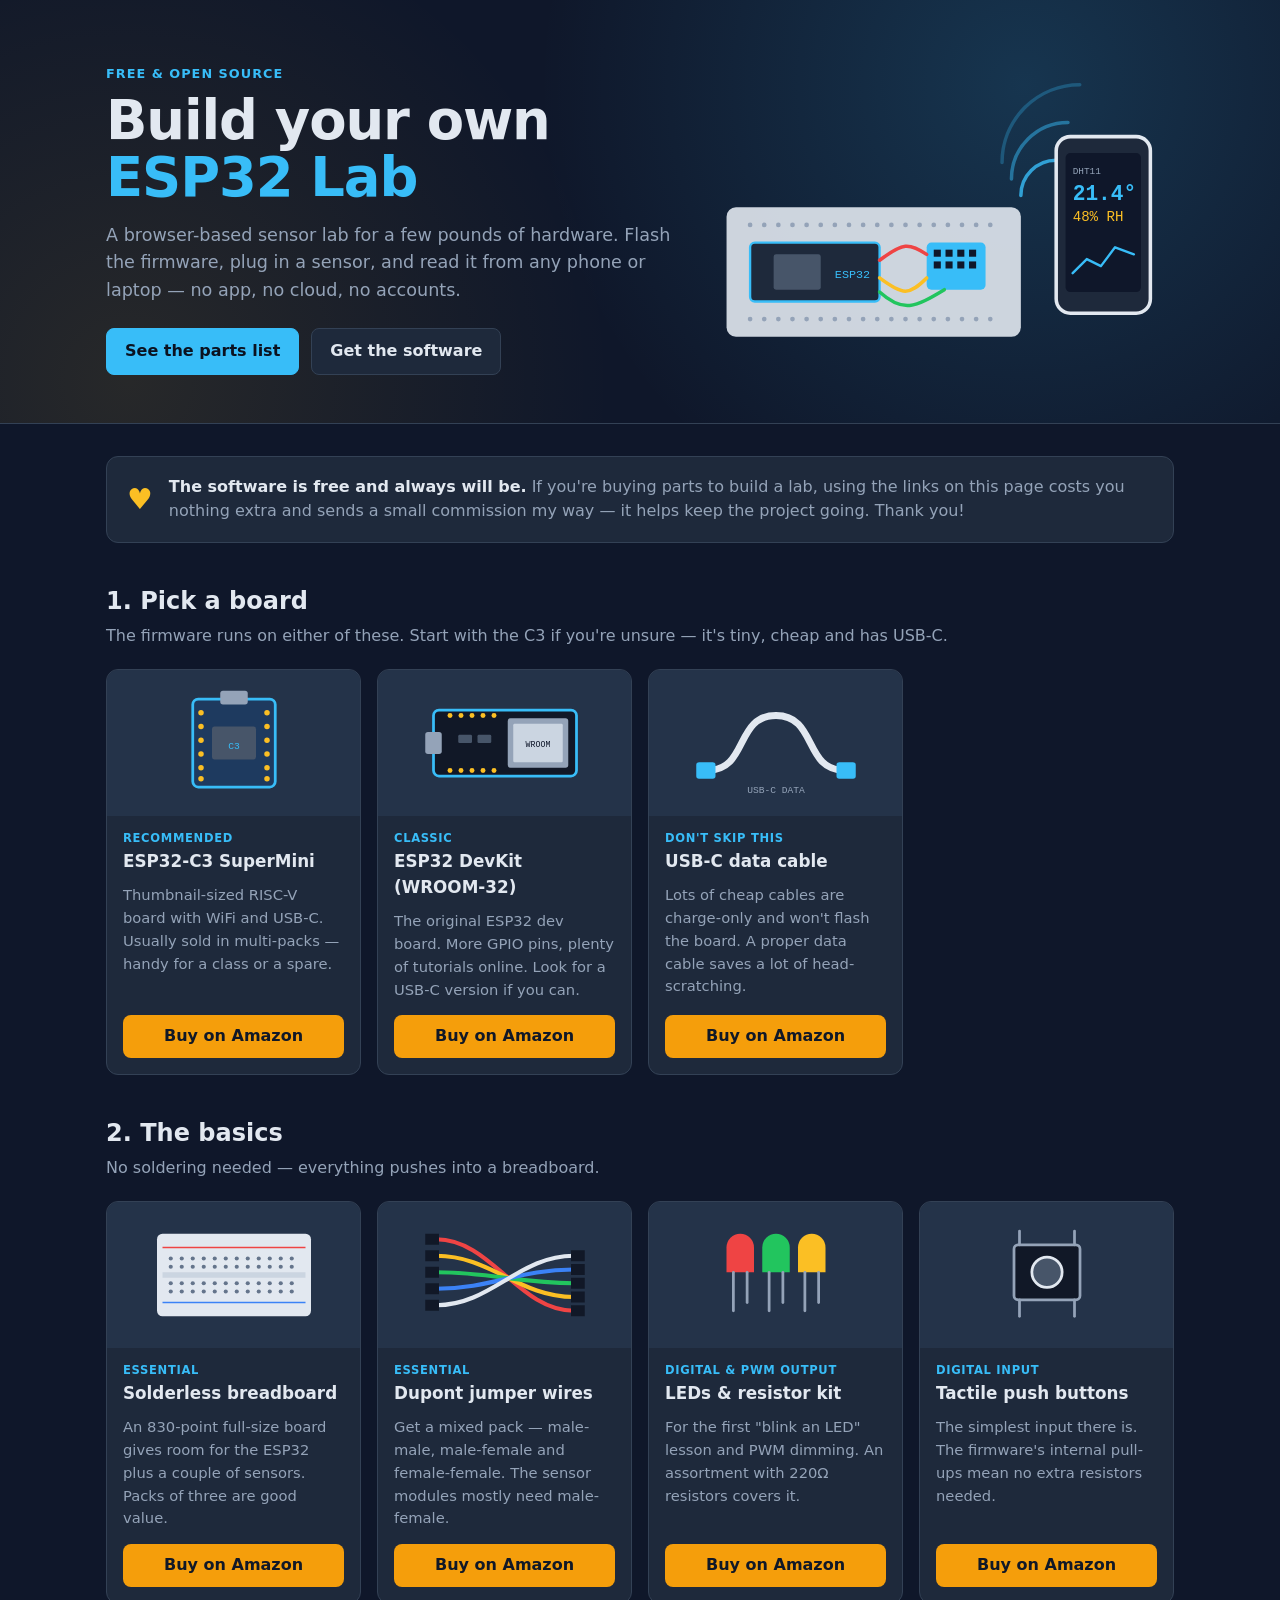
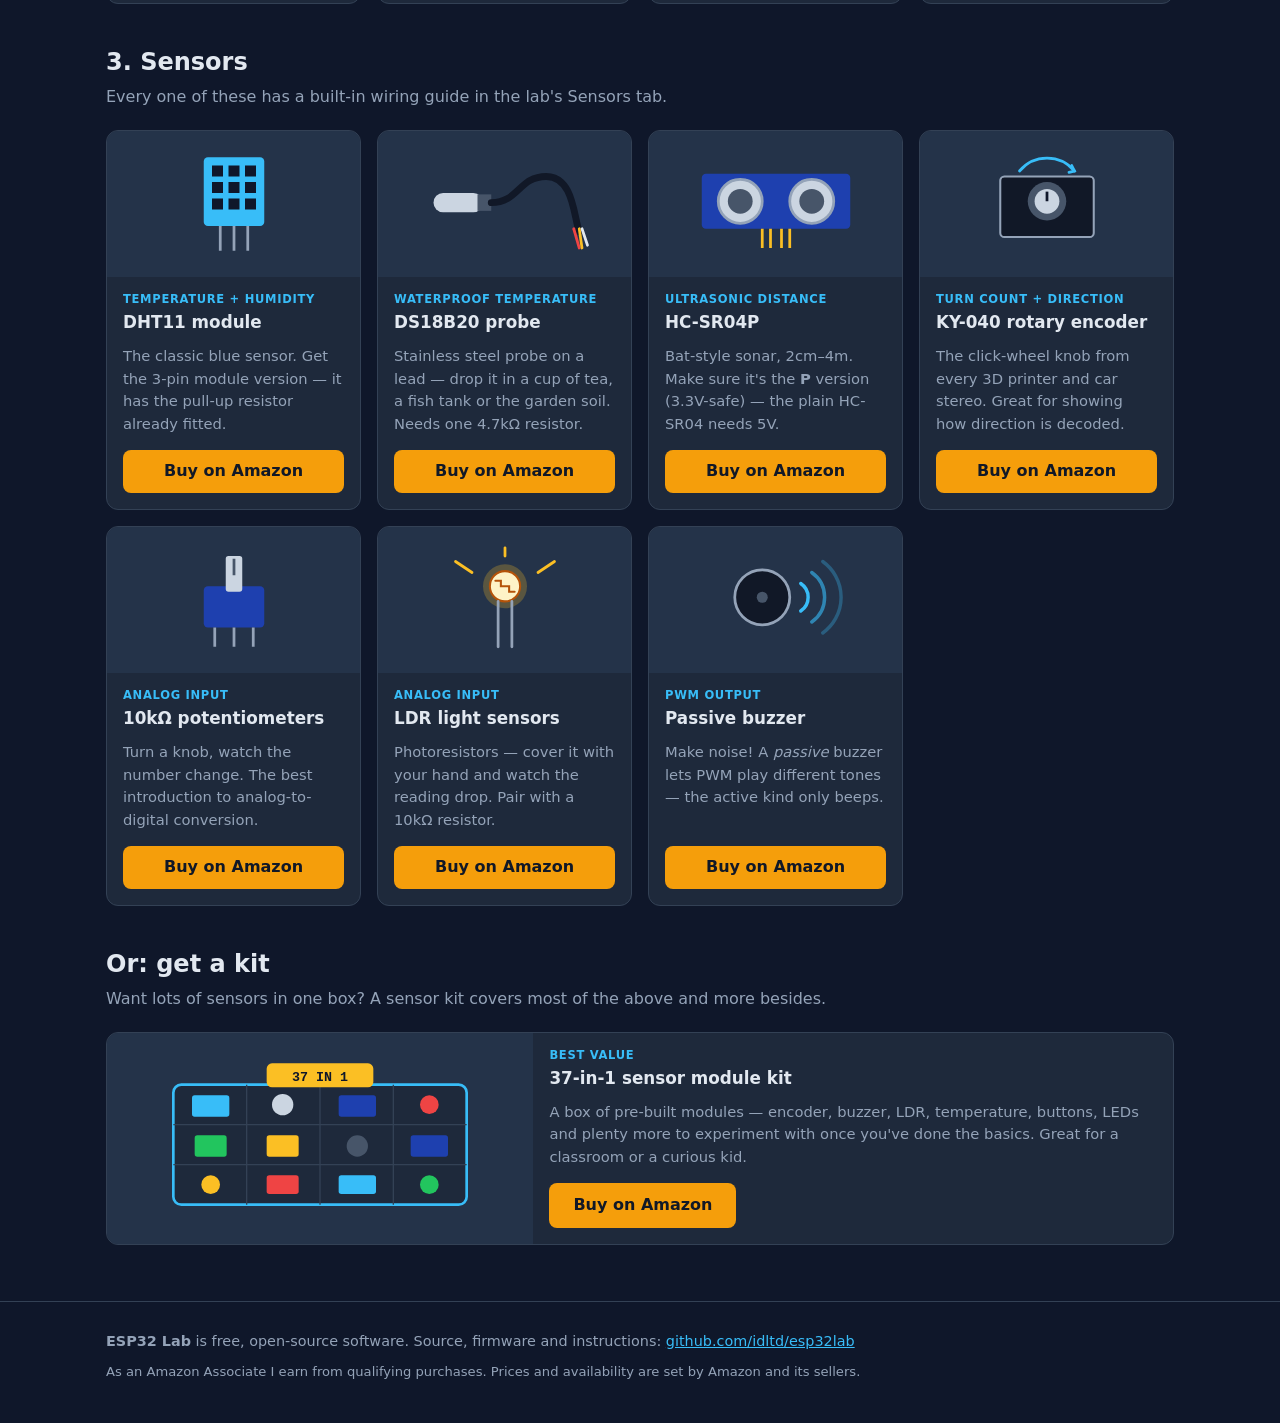
==== docs/index.html @ 9fcfe9cb "Add GitHub Pages parts-list splash page with Amazon UK associate links Co-Authored-By: Claude Opus 5" ====
<!doctype html>
<html lang="en">
<head>
<meta charset="utf-8">
<meta name="viewport" content="width=device-width, initial-scale=1">
<title>ESP32 Lab — Parts List</title>
<meta name="description" content="ESP32 Lab is a free, browser-based sensor lab for ESP32 boards. Here's the kit you need to build one.">
<style>
:root {
    --bg: #0f172a;
    --panel: #1e293b;
    --panel-2: #243349;
    --line: #334155;
    --text: #e2e8f0;
    --muted: #94a3b8;
    --accent: #38bdf8;
    --accent-2: #fbbf24;
    --buy: #f59e0b;
    --buy-text: #111827;
}
*, *::before, *::after { box-sizing: border-box; margin: 0; padding: 0; }
body {
    font-family: system-ui, -apple-system, "Segoe UI", Roboto, Arial, sans-serif;
    background: var(--bg);
    color: var(--text);
    line-height: 1.55;
}
a { color: var(--accent); }
.wrap { max-width: 1100px; margin: 0 auto; padding: 0 16px; }

/* ── Hero ── */
.hero {
    padding: 64px 0 48px;
    background:
        radial-gradient(circle at 80% 20%, rgba(56,189,248,.18), transparent 45%),
        radial-gradient(circle at 10% 90%, rgba(251,191,36,.10), transparent 40%);
    border-bottom: 1px solid var(--line);
}
.hero-grid { display: grid; grid-template-columns: 1.2fr 1fr; gap: 32px; align-items: center; }
.eyebrow { color: var(--accent); font-weight: 600; letter-spacing: .08em; text-transform: uppercase; font-size: .8rem; }
.hero h1 { font-size: clamp(2.2rem, 5vw, 3.4rem); line-height: 1.05; margin: 8px 0 16px; letter-spacing: -.02em; }
.hero h1 span { color: var(--accent); }
.hero p { color: var(--muted); font-size: 1.1rem; max-width: 34em; }
.hero .cta { display: flex; gap: 12px; flex-wrap: wrap; margin-top: 24px; }
.btn {
    display: inline-block; padding: 10px 18px; border-radius: 8px;
    font-weight: 600; text-decoration: none; border: 1px solid var(--line);
    color: var(--text); background: var(--panel);
}
.btn.primary { background: var(--accent); color: #0b1220; border-color: var(--accent); }
.hero svg { width: 100%; height: auto; }

/* ── Support banner ── */
.support {
    margin: 32px 0 8px; padding: 18px 20px; border-radius: 12px;
    background: var(--panel); border: 1px solid var(--line);
    display: flex; gap: 16px; align-items: center;
}
.support .heart { font-size: 1.8rem; color: var(--accent-2); flex-shrink: 0; }
.support p { color: var(--muted); }
.support strong { color: var(--text); }

/* ── Sections ── */
section { padding: 32px 0 8px; }
section h2 { font-size: 1.5rem; margin-bottom: 4px; }
section .lead { color: var(--muted); margin-bottom: 20px; }

.grid { display: grid; grid-template-columns: repeat(auto-fill, minmax(240px, 1fr)); gap: 16px; }
.card {
    background: var(--panel); border: 1px solid var(--line); border-radius: 12px;
    display: flex; flex-direction: column; overflow: hidden;
    transition: transform .15s ease, border-color .15s ease;
}
.card:hover { transform: translateY(-2px); border-color: var(--accent); }
.card .pic { background: var(--panel-2); padding: 18px; display: flex; justify-content: center; }
.card .pic svg { width: 100%; max-width: 180px; height: 110px; }
.card .body { padding: 14px 16px 16px; display: flex; flex-direction: column; flex: 1; }
.card h3 { font-size: 1.05rem; margin-bottom: 4px; }
.card .tag { font-size: .72rem; color: var(--accent); text-transform: uppercase; letter-spacing: .06em; font-weight: 600; }
.card p { color: var(--muted); font-size: .92rem; margin: 6px 0 14px; flex: 1; }
.buy {
    display: block; text-align: center; padding: 9px 12px; border-radius: 8px;
    background: var(--buy); color: var(--buy-text); font-weight: 700; text-decoration: none;
}
.buy:hover { filter: brightness(1.08); }

.card.feature { grid-column: 1 / -1; flex-direction: row; }
.card.feature .pic { flex: 0 0 40%; align-items: center; }
.card.feature .pic svg { max-width: 320px; height: 160px; }
.card.feature .buy { align-self: flex-start; padding: 10px 24px; }

/* ── Footer ── */
footer { margin-top: 48px; padding: 28px 0 40px; border-top: 1px solid var(--line); color: var(--muted); font-size: .9rem; }
footer .disclosure { margin-top: 10px; font-size: .82rem; }

@media (max-width: 760px) {
    .hero { padding: 40px 0 32px; }
    .hero-grid { grid-template-columns: 1fr; }
    .hero svg { max-width: 360px; margin: 0 auto; display: block; }
    .card.feature { flex-direction: column; }
    .card.feature .pic { flex: none; }
    .support { flex-direction: column; align-items: flex-start; }
}
</style>
</head>
<body>

<!--
    EDITING LINKS
    Every "Buy" link is an Amazon UK search with the associate tag immdatltd-21.
    To swap in a specific product, replace the href with:
        https://www.amazon.co.uk/dp/<ASIN>?tag=immdatltd-21
    To drop an item, delete its whole <article> block.
-->

<header class="hero">
    <div class="wrap hero-grid">
        <div>
            <div class="eyebrow">Free &amp; open source</div>
            <h1>Build your own <span>ESP32 Lab</span></h1>
            <p>A browser-based sensor lab for a few pounds of hardware. Flash the firmware, plug in a sensor, and read it from any phone or laptop — no app, no cloud, no accounts.</p>
            <div class="cta">
                <a class="btn primary" href="#boards">See the parts list</a>
                <a class="btn" href="https://github.com/idltd/esp32lab">Get the software</a>
            </div>
        </div>
        <!-- Hero illustration: board on a breadboard wired to a sensor, streaming to a phone -->
        <svg viewBox="0 0 400 260" fill="none" stroke-linecap="round" stroke-linejoin="round" aria-hidden="true">
            <rect x="20" y="120" width="250" height="110" rx="8" fill="#e2e8f0" opacity=".9"/>
            <g fill="#94a3b8">
                <circle cx="40" cy="135" r="2"/><circle cx="52" cy="135" r="2"/><circle cx="64" cy="135" r="2"/><circle cx="76" cy="135" r="2"/><circle cx="88" cy="135" r="2"/><circle cx="100" cy="135" r="2"/><circle cx="112" cy="135" r="2"/><circle cx="124" cy="135" r="2"/><circle cx="136" cy="135" r="2"/><circle cx="148" cy="135" r="2"/><circle cx="160" cy="135" r="2"/><circle cx="172" cy="135" r="2"/><circle cx="184" cy="135" r="2"/><circle cx="196" cy="135" r="2"/><circle cx="208" cy="135" r="2"/><circle cx="220" cy="135" r="2"/><circle cx="232" cy="135" r="2"/><circle cx="244" cy="135" r="2"/>
                <circle cx="40" cy="215" r="2"/><circle cx="52" cy="215" r="2"/><circle cx="64" cy="215" r="2"/><circle cx="76" cy="215" r="2"/><circle cx="88" cy="215" r="2"/><circle cx="100" cy="215" r="2"/><circle cx="112" cy="215" r="2"/><circle cx="124" cy="215" r="2"/><circle cx="136" cy="215" r="2"/><circle cx="148" cy="215" r="2"/><circle cx="160" cy="215" r="2"/><circle cx="172" cy="215" r="2"/><circle cx="184" cy="215" r="2"/><circle cx="196" cy="215" r="2"/><circle cx="208" cy="215" r="2"/><circle cx="220" cy="215" r="2"/><circle cx="232" cy="215" r="2"/><circle cx="244" cy="215" r="2"/>
            </g>
            <rect x="40" y="150" width="110" height="50" rx="4" fill="#1e293b" stroke="#38bdf8" stroke-width="2"/>
            <rect x="60" y="160" width="40" height="30" rx="2" fill="#475569"/>
            <text x="112" y="180" fill="#38bdf8" font-size="10" font-family="monospace">ESP32</text>
            <rect x="190" y="150" width="50" height="40" rx="4" fill="#38bdf8"/>
            <g fill="#0f172a"><rect x="196" y="156" width="6" height="6"/><rect x="206" y="156" width="6" height="6"/><rect x="216" y="156" width="6" height="6"/><rect x="226" y="156" width="6" height="6"/><rect x="196" y="166" width="6" height="6"/><rect x="206" y="166" width="6" height="6"/><rect x="216" y="166" width="6" height="6"/><rect x="226" y="166" width="6" height="6"/></g>
            <path d="M150 165 C170 150 175 150 190 160" stroke="#ef4444" stroke-width="3"/>
            <path d="M150 180 C170 195 175 195 190 180" stroke="#fbbf24" stroke-width="3"/>
            <path d="M150 192 C170 210 180 205 205 190" stroke="#22c55e" stroke-width="3"/>
            <g stroke="#38bdf8" stroke-width="3" opacity=".8">
                <path d="M270 110 a30 30 0 0 1 30 -30"/><path d="M262 96 a48 48 0 0 1 48 -48" opacity=".6"/><path d="M254 82 a66 66 0 0 1 66 -66" opacity=".35"/>
            </g>
            <rect x="300" y="60" width="80" height="150" rx="12" fill="#1e293b" stroke="#e2e8f0" stroke-width="3"/>
            <rect x="308" y="74" width="64" height="118" rx="4" fill="#0f172a"/>
            <text x="314" y="92" fill="#94a3b8" font-size="8" font-family="monospace">DHT11</text>
            <text x="314" y="114" fill="#38bdf8" font-size="18" font-family="monospace" font-weight="700">21.4°</text>
            <text x="314" y="132" fill="#fbbf24" font-size="12" font-family="monospace">48% RH</text>
            <path d="M314 176 L326 164 L338 170 L350 154 L366 160" stroke="#38bdf8" stroke-width="2"/>
        </svg>
    </div>
</header>

<main class="wrap">

    <div class="support">
        <div class="heart">&#9829;</div>
        <p><strong>The software is free and always will be.</strong> If you're buying parts to build a lab, using the links on this page costs you nothing extra and sends a small commission my way — it helps keep the project going. Thank you!</p>
    </div>

    <!-- ── Boards ── -->
    <section id="boards">
        <h2>1. Pick a board</h2>
        <p class="lead">The firmware runs on either of these. Start with the C3 if you're unsure — it's tiny, cheap and has USB-C.</p>
        <div class="grid">

            <article class="card">
                <div class="pic">
                    <svg viewBox="0 0 120 80" fill="none" stroke-linecap="round" aria-hidden="true">
                        <rect x="30" y="8" width="60" height="64" rx="4" fill="#1e3a5f" stroke="#38bdf8" stroke-width="2"/>
                        <rect x="50" y="2" width="20" height="10" rx="2" fill="#94a3b8"/>
                        <rect x="44" y="28" width="32" height="24" rx="2" fill="#475569"/>
                        <g fill="#fbbf24"><circle cx="36" cy="18" r="2"/><circle cx="36" cy="28" r="2"/><circle cx="36" cy="38" r="2"/><circle cx="36" cy="48" r="2"/><circle cx="36" cy="58" r="2"/><circle cx="36" cy="66" r="2"/><circle cx="84" cy="18" r="2"/><circle cx="84" cy="28" r="2"/><circle cx="84" cy="38" r="2"/><circle cx="84" cy="48" r="2"/><circle cx="84" cy="58" r="2"/><circle cx="84" cy="66" r="2"/></g>
                        <text x="60" y="44" fill="#38bdf8" font-size="7" text-anchor="middle" font-family="monospace">C3</text>
                    </svg>
                </div>
                <div class="body">
                    <span class="tag">Recommended</span>
                    <h3>ESP32-C3 SuperMini</h3>
                    <p>Thumbnail-sized RISC-V board with WiFi and USB-C. Usually sold in multi-packs — handy for a class or a spare.</p>
                    <a class="buy" rel="sponsored noopener" target="_blank" href="https://www.amazon.co.uk/s?k=ESP32-C3+SuperMini&amp;tag=immdatltd-21">Buy on Amazon</a>
                </div>
            </article>

            <article class="card">
                <div class="pic">
                    <svg viewBox="0 0 120 80" fill="none" stroke-linecap="round" aria-hidden="true">
                        <rect x="8" y="16" width="104" height="48" rx="4" fill="#111827" stroke="#38bdf8" stroke-width="2"/>
                        <rect x="2" y="32" width="12" height="16" rx="2" fill="#94a3b8"/>
                        <rect x="62" y="22" width="44" height="36" rx="2" fill="#94a3b8"/>
                        <rect x="66" y="26" width="36" height="28" rx="1" fill="#cbd5e1"/>
                        <text x="84" y="43" fill="#0f172a" font-size="6" text-anchor="middle" font-family="monospace">WROOM</text>
                        <g fill="#fbbf24"><circle cx="20" cy="20" r="1.8"/><circle cx="28" cy="20" r="1.8"/><circle cx="36" cy="20" r="1.8"/><circle cx="44" cy="20" r="1.8"/><circle cx="52" cy="20" r="1.8"/><circle cx="20" cy="60" r="1.8"/><circle cx="28" cy="60" r="1.8"/><circle cx="36" cy="60" r="1.8"/><circle cx="44" cy="60" r="1.8"/><circle cx="52" cy="60" r="1.8"/></g>
                        <rect x="26" y="34" width="10" height="6" rx="1" fill="#475569"/><rect x="40" y="34" width="10" height="6" rx="1" fill="#475569"/>
                    </svg>
                </div>
                <div class="body">
                    <span class="tag">Classic</span>
                    <h3>ESP32 DevKit (WROOM-32)</h3>
                    <p>The original ESP32 dev board. More GPIO pins, plenty of tutorials online. Look for a USB-C version if you can.</p>
                    <a class="buy" rel="sponsored noopener" target="_blank" href="https://www.amazon.co.uk/s?k=ESP32+WROOM-32+development+board+USB-C&amp;tag=immdatltd-21">Buy on Amazon</a>
                </div>
            </article>

            <article class="card">
                <div class="pic">
                    <svg viewBox="0 0 120 80" fill="none" stroke-linecap="round" aria-hidden="true">
                        <path d="M10 60 C40 60 30 20 60 20 S80 60 110 60" stroke="#e2e8f0" stroke-width="5"/>
                        <rect x="2" y="54" width="14" height="12" rx="2" fill="#38bdf8"/>
                        <rect x="104" y="54" width="14" height="12" rx="2" fill="#38bdf8"/>
                        <text x="60" y="76" fill="#94a3b8" font-size="7" text-anchor="middle" font-family="monospace">USB-C DATA</text>
                    </svg>
                </div>
                <div class="body">
                    <span class="tag">Don't skip this</span>
                    <h3>USB-C data cable</h3>
                    <p>Lots of cheap cables are charge-only and won't flash the board. A proper data cable saves a lot of head-scratching.</p>
                    <a class="buy" rel="sponsored noopener" target="_blank" href="https://www.amazon.co.uk/s?k=USB+C+data+cable+short&amp;tag=immdatltd-21">Buy on Amazon</a>
                </div>
            </article>

        </div>
    </section>

    <!-- ── Basics ── -->
    <section id="basics">
        <h2>2. The basics</h2>
        <p class="lead">No soldering needed — everything pushes into a breadboard.</p>
        <div class="grid">

            <article class="card">
                <div class="pic">
                    <svg viewBox="0 0 120 80" aria-hidden="true">
                        <rect x="4" y="10" width="112" height="60" rx="4" fill="#e2e8f0"/>
                        <line x1="8" y1="20" x2="112" y2="20" stroke="#ef4444" stroke-width="1"/>
                        <line x1="8" y1="60" x2="112" y2="60" stroke="#3b82f6" stroke-width="1"/>
                        <rect x="8" y="38" width="104" height="4" fill="#cbd5e1"/>
                        <g fill="#64748b">
                            <circle cx="14" cy="28" r="1.5"/><circle cx="22" cy="28" r="1.5"/><circle cx="30" cy="28" r="1.5"/><circle cx="38" cy="28" r="1.5"/><circle cx="46" cy="28" r="1.5"/><circle cx="54" cy="28" r="1.5"/><circle cx="62" cy="28" r="1.5"/><circle cx="70" cy="28" r="1.5"/><circle cx="78" cy="28" r="1.5"/><circle cx="86" cy="28" r="1.5"/><circle cx="94" cy="28" r="1.5"/><circle cx="102" cy="28" r="1.5"/>
                            <circle cx="14" cy="34" r="1.5"/><circle cx="22" cy="34" r="1.5"/><circle cx="30" cy="34" r="1.5"/><circle cx="38" cy="34" r="1.5"/><circle cx="46" cy="34" r="1.5"/><circle cx="54" cy="34" r="1.5"/><circle cx="62" cy="34" r="1.5"/><circle cx="70" cy="34" r="1.5"/><circle cx="78" cy="34" r="1.5"/><circle cx="86" cy="34" r="1.5"/><circle cx="94" cy="34" r="1.5"/><circle cx="102" cy="34" r="1.5"/>
                            <circle cx="14" cy="46" r="1.5"/><circle cx="22" cy="46" r="1.5"/><circle cx="30" cy="46" r="1.5"/><circle cx="38" cy="46" r="1.5"/><circle cx="46" cy="46" r="1.5"/><circle cx="54" cy="46" r="1.5"/><circle cx="62" cy="46" r="1.5"/><circle cx="70" cy="46" r="1.5"/><circle cx="78" cy="46" r="1.5"/><circle cx="86" cy="46" r="1.5"/><circle cx="94" cy="46" r="1.5"/><circle cx="102" cy="46" r="1.5"/>
                            <circle cx="14" cy="52" r="1.5"/><circle cx="22" cy="52" r="1.5"/><circle cx="30" cy="52" r="1.5"/><circle cx="38" cy="52" r="1.5"/><circle cx="46" cy="52" r="1.5"/><circle cx="54" cy="52" r="1.5"/><circle cx="62" cy="52" r="1.5"/><circle cx="70" cy="52" r="1.5"/><circle cx="78" cy="52" r="1.5"/><circle cx="86" cy="52" r="1.5"/><circle cx="94" cy="52" r="1.5"/><circle cx="102" cy="52" r="1.5"/>
                        </g>
                    </svg>
                </div>
                <div class="body">
                    <span class="tag">Essential</span>
                    <h3>Solderless breadboard</h3>
                    <p>An 830-point full-size board gives room for the ESP32 plus a couple of sensors. Packs of three are good value.</p>
                    <a class="buy" rel="sponsored noopener" target="_blank" href="https://www.amazon.co.uk/s?k=830+point+solderless+breadboard&amp;tag=immdatltd-21">Buy on Amazon</a>
                </div>
            </article>

            <article class="card">
                <div class="pic">
                    <svg viewBox="0 0 120 80" fill="none" stroke-linecap="round" aria-hidden="true">
                        <path d="M10 14 C50 14 70 66 110 66" stroke="#ef4444" stroke-width="3"/>
                        <path d="M10 26 C50 26 70 56 110 56" stroke="#fbbf24" stroke-width="3"/>
                        <path d="M10 38 C50 38 70 46 110 46" stroke="#22c55e" stroke-width="3"/>
                        <path d="M10 50 C50 50 70 36 110 36" stroke="#3b82f6" stroke-width="3"/>
                        <path d="M10 62 C50 62 70 26 110 26" stroke="#e2e8f0" stroke-width="3"/>
                        <g fill="#111827"><rect x="2" y="10" width="10" height="8"/><rect x="2" y="22" width="10" height="8"/><rect x="2" y="34" width="10" height="8"/><rect x="2" y="46" width="10" height="8"/><rect x="2" y="58" width="10" height="8"/>
                        <rect x="108" y="62" width="10" height="8"/><rect x="108" y="52" width="10" height="8"/><rect x="108" y="42" width="10" height="8"/><rect x="108" y="32" width="10" height="8"/><rect x="108" y="22" width="10" height="8"/></g>
                    </svg>
                </div>
                <div class="body">
                    <span class="tag">Essential</span>
                    <h3>Dupont jumper wires</h3>
                    <p>Get a mixed pack — male-male, male-female and female-female. The sensor modules mostly need male-female.</p>
                    <a class="buy" rel="sponsored noopener" target="_blank" href="https://www.amazon.co.uk/s?k=dupont+jumper+wires+male+female+kit&amp;tag=immdatltd-21">Buy on Amazon</a>
                </div>
            </article>

            <article class="card">
                <div class="pic">
                    <svg viewBox="0 0 120 80" fill="none" stroke-linecap="round" aria-hidden="true">
                        <path d="M24 20 a10 10 0 0 1 20 0 v18 h-20 z" fill="#ef4444"/>
                        <path d="M50 20 a10 10 0 0 1 20 0 v18 h-20 z" fill="#22c55e"/>
                        <path d="M76 20 a10 10 0 0 1 20 0 v18 h-20 z" fill="#fbbf24"/>
                        <g stroke="#94a3b8" stroke-width="2"><line x1="29" y1="38" x2="29" y2="66"/><line x1="39" y1="38" x2="39" y2="60"/><line x1="55" y1="38" x2="55" y2="66"/><line x1="65" y1="38" x2="65" y2="60"/><line x1="81" y1="38" x2="81" y2="66"/><line x1="91" y1="38" x2="91" y2="60"/></g>
                    </svg>
                </div>
                <div class="body">
                    <span class="tag">Digital &amp; PWM output</span>
                    <h3>LEDs &amp; resistor kit</h3>
                    <p>For the first "blink an LED" lesson and PWM dimming. An assortment with 220&Omega; resistors covers it.</p>
                    <a class="buy" rel="sponsored noopener" target="_blank" href="https://www.amazon.co.uk/s?k=LED+and+resistor+assortment+kit&amp;tag=immdatltd-21">Buy on Amazon</a>
                </div>
            </article>

            <article class="card">
                <div class="pic">
                    <svg viewBox="0 0 120 80" fill="none" stroke-linecap="round" aria-hidden="true">
                        <rect x="36" y="18" width="48" height="40" rx="3" fill="#111827" stroke="#94a3b8" stroke-width="2"/>
                        <circle cx="60" cy="38" r="11" fill="#475569" stroke="#e2e8f0" stroke-width="2"/>
                        <g stroke="#94a3b8" stroke-width="2"><line x1="40" y1="58" x2="40" y2="70"/><line x1="80" y1="58" x2="80" y2="70"/><line x1="40" y1="18" x2="40" y2="8"/><line x1="80" y1="18" x2="80" y2="8"/></g>
                    </svg>
                </div>
                <div class="body">
                    <span class="tag">Digital input</span>
                    <h3>Tactile push buttons</h3>
                    <p>The simplest input there is. The firmware's internal pull-ups mean no extra resistors needed.</p>
                    <a class="buy" rel="sponsored noopener" target="_blank" href="https://www.amazon.co.uk/s?k=6x6mm+tactile+push+button+breadboard&amp;tag=immdatltd-21">Buy on Amazon</a>
                </div>
            </article>

        </div>
    </section>

    <!-- ── Sensors ── -->
    <section id="sensors">
        <h2>3. Sensors</h2>
        <p class="lead">Every one of these has a built-in wiring guide in the lab's Sensors tab.</p>
        <div class="grid">

            <article class="card">
                <div class="pic">
                    <svg viewBox="0 0 120 80" aria-hidden="true">
                        <rect x="38" y="6" width="44" height="50" rx="3" fill="#38bdf8"/>
                        <g fill="#0f172a"><rect x="44" y="12" width="8" height="8"/><rect x="56" y="12" width="8" height="8"/><rect x="68" y="12" width="8" height="8"/><rect x="44" y="24" width="8" height="8"/><rect x="56" y="24" width="8" height="8"/><rect x="68" y="24" width="8" height="8"/><rect x="44" y="36" width="8" height="8"/><rect x="56" y="36" width="8" height="8"/><rect x="68" y="36" width="8" height="8"/></g>
                        <g stroke="#94a3b8" stroke-width="2"><line x1="50" y1="56" x2="50" y2="74"/><line x1="60" y1="56" x2="60" y2="74"/><line x1="70" y1="56" x2="70" y2="74"/></g>
                    </svg>
                </div>
                <div class="body">
                    <span class="tag">Temperature + humidity</span>
                    <h3>DHT11 module</h3>
                    <p>The classic blue sensor. Get the 3-pin module version — it has the pull-up resistor already fitted.</p>
                    <a class="buy" rel="sponsored noopener" target="_blank" href="https://www.amazon.co.uk/s?k=DHT11+temperature+humidity+sensor+module&amp;tag=immdatltd-21">Buy on Amazon</a>
                </div>
            </article>

            <article class="card">
                <div class="pic">
                    <svg viewBox="0 0 120 80" fill="none" stroke-linecap="round" aria-hidden="true">
                        <rect x="8" y="32" width="36" height="14" rx="7" fill="#cbd5e1"/>
                        <rect x="40" y="33" width="10" height="12" fill="#475569"/>
                        <path d="M50 39 C70 39 70 20 90 20 S110 50 114 60" stroke="#111827" stroke-width="5"/>
                        <g stroke-width="2"><path d="M110 58 l4 14" stroke="#ef4444"/><path d="M114 58 l2 14" stroke="#fbbf24"/><path d="M116 58 l4 12" stroke="#e2e8f0"/></g>
                    </svg>
                </div>
                <div class="body">
                    <span class="tag">Waterproof temperature</span>
                    <h3>DS18B20 probe</h3>
                    <p>Stainless steel probe on a lead — drop it in a cup of tea, a fish tank or the garden soil. Needs one 4.7k&Omega; resistor.</p>
                    <a class="buy" rel="sponsored noopener" target="_blank" href="https://www.amazon.co.uk/s?k=DS18B20+waterproof+temperature+probe&amp;tag=immdatltd-21">Buy on Amazon</a>
                </div>
            </article>

            <article class="card">
                <div class="pic">
                    <svg viewBox="0 0 120 80" fill="none" aria-hidden="true">
                        <rect x="6" y="18" width="108" height="40" rx="3" fill="#1e40af"/>
                        <circle cx="34" cy="38" r="16" fill="#cbd5e1" stroke="#94a3b8" stroke-width="2"/><circle cx="34" cy="38" r="9" fill="#475569"/>
                        <circle cx="86" cy="38" r="16" fill="#cbd5e1" stroke="#94a3b8" stroke-width="2"/><circle cx="86" cy="38" r="9" fill="#475569"/>
                        <g stroke="#fbbf24" stroke-width="2"><line x1="50" y1="58" x2="50" y2="72"/><line x1="56" y1="58" x2="56" y2="72"/><line x1="64" y1="58" x2="64" y2="72"/><line x1="70" y1="58" x2="70" y2="72"/></g>
                    </svg>
                </div>
                <div class="body">
                    <span class="tag">Ultrasonic distance</span>
                    <h3>HC-SR04P</h3>
                    <p>Bat-style sonar, 2cm–4m. Make sure it's the <strong>P</strong> version (3.3V-safe) — the plain HC-SR04 needs 5V.</p>
                    <a class="buy" rel="sponsored noopener" target="_blank" href="https://www.amazon.co.uk/s?k=HC-SR04P+ultrasonic+sensor+3.3V&amp;tag=immdatltd-21">Buy on Amazon</a>
                </div>
            </article>

            <article class="card">
                <div class="pic">
                    <svg viewBox="0 0 120 80" fill="none" aria-hidden="true">
                        <rect x="26" y="20" width="68" height="44" rx="3" fill="#111827" stroke="#94a3b8" stroke-width="1.5"/>
                        <circle cx="60" cy="38" r="14" fill="#475569"/>
                        <circle cx="60" cy="38" r="9" fill="#cbd5e1"/>
                        <line x1="60" y1="31" x2="60" y2="38" stroke="#0f172a" stroke-width="2"/>
                        <path d="M40 16 a26 26 0 0 1 40 0" stroke="#38bdf8" stroke-width="2" stroke-linecap="round"/>
                        <path d="M78 12 l2 4 l-4 1" stroke="#38bdf8" stroke-width="2" stroke-linecap="round"/>
                    </svg>
                </div>
                <div class="body">
                    <span class="tag">Turn count + direction</span>
                    <h3>KY-040 rotary encoder</h3>
                    <p>The click-wheel knob from every 3D printer and car stereo. Great for showing how direction is decoded.</p>
                    <a class="buy" rel="sponsored noopener" target="_blank" href="https://www.amazon.co.uk/s?k=KY-040+rotary+encoder+module&amp;tag=immdatltd-21">Buy on Amazon</a>
                </div>
            </article>

            <article class="card">
                <div class="pic">
                    <svg viewBox="0 0 120 80" fill="none" aria-hidden="true">
                        <rect x="38" y="30" width="44" height="30" rx="3" fill="#1e40af"/>
                        <rect x="54" y="8" width="12" height="26" rx="2" fill="#cbd5e1"/>
                        <line x1="60" y1="10" x2="60" y2="22" stroke="#475569" stroke-width="2"/>
                        <g stroke="#94a3b8" stroke-width="2"><line x1="46" y1="60" x2="46" y2="74"/><line x1="60" y1="60" x2="60" y2="74"/><line x1="74" y1="60" x2="74" y2="74"/></g>
                    </svg>
                </div>
                <div class="body">
                    <span class="tag">Analog input</span>
                    <h3>10k&Omega; potentiometers</h3>
                    <p>Turn a knob, watch the number change. The best introduction to analog-to-digital conversion.</p>
                    <a class="buy" rel="sponsored noopener" target="_blank" href="https://www.amazon.co.uk/s?k=10k+potentiometer+breadboard+friendly&amp;tag=immdatltd-21">Buy on Amazon</a>
                </div>
            </article>

            <article class="card">
                <div class="pic">
                    <svg viewBox="0 0 120 80" fill="none" stroke-linecap="round" aria-hidden="true">
                        <circle cx="60" cy="30" r="16" fill="#fbbf24" opacity=".25"/>
                        <circle cx="60" cy="30" r="11" fill="#fef3c7" stroke="#b45309" stroke-width="1.5"/>
                        <path d="M53 26 h4 v4 h6 v4 h4" stroke="#b45309" stroke-width="1.5"/>
                        <g stroke="#94a3b8" stroke-width="2"><line x1="55" y1="41" x2="55" y2="74"/><line x1="65" y1="41" x2="65" y2="74"/></g>
                        <g stroke="#fbbf24" stroke-width="2"><line x1="24" y1="12" x2="36" y2="20"/><line x1="96" y1="12" x2="84" y2="20"/><line x1="60" y1="2" x2="60" y2="8"/></g>
                    </svg>
                </div>
                <div class="body">
                    <span class="tag">Analog input</span>
                    <h3>LDR light sensors</h3>
                    <p>Photoresistors — cover it with your hand and watch the reading drop. Pair with a 10k&Omega; resistor.</p>
                    <a class="buy" rel="sponsored noopener" target="_blank" href="https://www.amazon.co.uk/s?k=LDR+photoresistor+light+sensor&amp;tag=immdatltd-21">Buy on Amazon</a>
                </div>
            </article>

            <article class="card">
                <div class="pic">
                    <svg viewBox="0 0 120 80" fill="none" stroke-linecap="round" aria-hidden="true">
                        <circle cx="50" cy="38" r="20" fill="#111827" stroke="#94a3b8" stroke-width="2"/>
                        <circle cx="50" cy="38" r="4" fill="#475569"/>
                        <g stroke="#38bdf8" stroke-width="2.5"><path d="M78 28 a12 12 0 0 1 0 20"/><path d="M86 20 a22 22 0 0 1 0 36" opacity=".6"/><path d="M94 12 a32 32 0 0 1 0 52" opacity=".3"/></g>
                    </svg>
                </div>
                <div class="body">
                    <span class="tag">PWM output</span>
                    <h3>Passive buzzer</h3>
                    <p>Make noise! A <em>passive</em> buzzer lets PWM play different tones — the active kind only beeps.</p>
                    <a class="buy" rel="sponsored noopener" target="_blank" href="https://www.amazon.co.uk/s?k=passive+buzzer+module+3.3V&amp;tag=immdatltd-21">Buy on Amazon</a>
                </div>
            </article>

        </div>
    </section>

    <!-- ── Kit ── -->
    <section id="kit">
        <h2>Or: get a kit</h2>
        <p class="lead">Want lots of sensors in one box? A sensor kit covers most of the above and more besides.</p>
        <div class="grid">
            <article class="card feature">
                <div class="pic">
                    <svg viewBox="0 0 240 120" fill="none" aria-hidden="true">
                        <rect x="10" y="20" width="220" height="90" rx="6" fill="#1e293b" stroke="#38bdf8" stroke-width="2"/>
                        <line x1="10" y1="50" x2="230" y2="50" stroke="#334155"/><line x1="10" y1="80" x2="230" y2="80" stroke="#334155"/>
                        <line x1="65" y1="20" x2="65" y2="110" stroke="#334155"/><line x1="120" y1="20" x2="120" y2="110" stroke="#334155"/><line x1="175" y1="20" x2="175" y2="110" stroke="#334155"/>
                        <rect x="24" y="28" width="28" height="16" rx="2" fill="#38bdf8"/><circle cx="92" cy="35" r="8" fill="#cbd5e1"/><rect x="134" y="28" width="28" height="16" rx="2" fill="#1e40af"/><circle cx="202" cy="35" r="7" fill="#ef4444"/>
                        <rect x="26" y="58" width="24" height="16" rx="2" fill="#22c55e"/><rect x="80" y="58" width="24" height="16" rx="2" fill="#fbbf24"/><circle cx="148" cy="66" r="8" fill="#475569"/><rect x="188" y="58" width="28" height="16" rx="2" fill="#1e40af"/>
                        <circle cx="38" cy="95" r="7" fill="#fbbf24"/><rect x="80" y="88" width="24" height="14" rx="2" fill="#ef4444"/><rect x="134" y="88" width="28" height="14" rx="2" fill="#38bdf8"/><circle cx="202" cy="95" r="7" fill="#22c55e"/>
                        <rect x="80" y="4" width="80" height="18" rx="4" fill="#fbbf24"/>
                        <text x="120" y="17" fill="#0f172a" font-size="10" text-anchor="middle" font-family="monospace" font-weight="700">37 IN 1</text>
                    </svg>
                </div>
                <div class="body">
                    <span class="tag">Best value</span>
                    <h3>37-in-1 sensor module kit</h3>
                    <p>A box of pre-built modules — encoder, buzzer, LDR, temperature, buttons, LEDs and plenty more to experiment with once you've done the basics. Great for a classroom or a curious kid.</p>
                    <a class="buy" rel="sponsored noopener" target="_blank" href="https://www.amazon.co.uk/s?k=37+in+1+sensor+module+kit&amp;tag=immdatltd-21">Buy on Amazon</a>
                </div>
            </article>
        </div>
    </section>

</main>

<footer>
    <div class="wrap">
        <p><strong>ESP32 Lab</strong> is free, open-source software. Source, firmware and instructions: <a href="https://github.com/idltd/esp32lab">github.com/idltd/esp32lab</a></p>
        <p class="disclosure">As an Amazon Associate I earn from qualifying purchases. Prices and availability are set by Amazon and its sellers.</p>
    </div>
</footer>

</body>
</html>
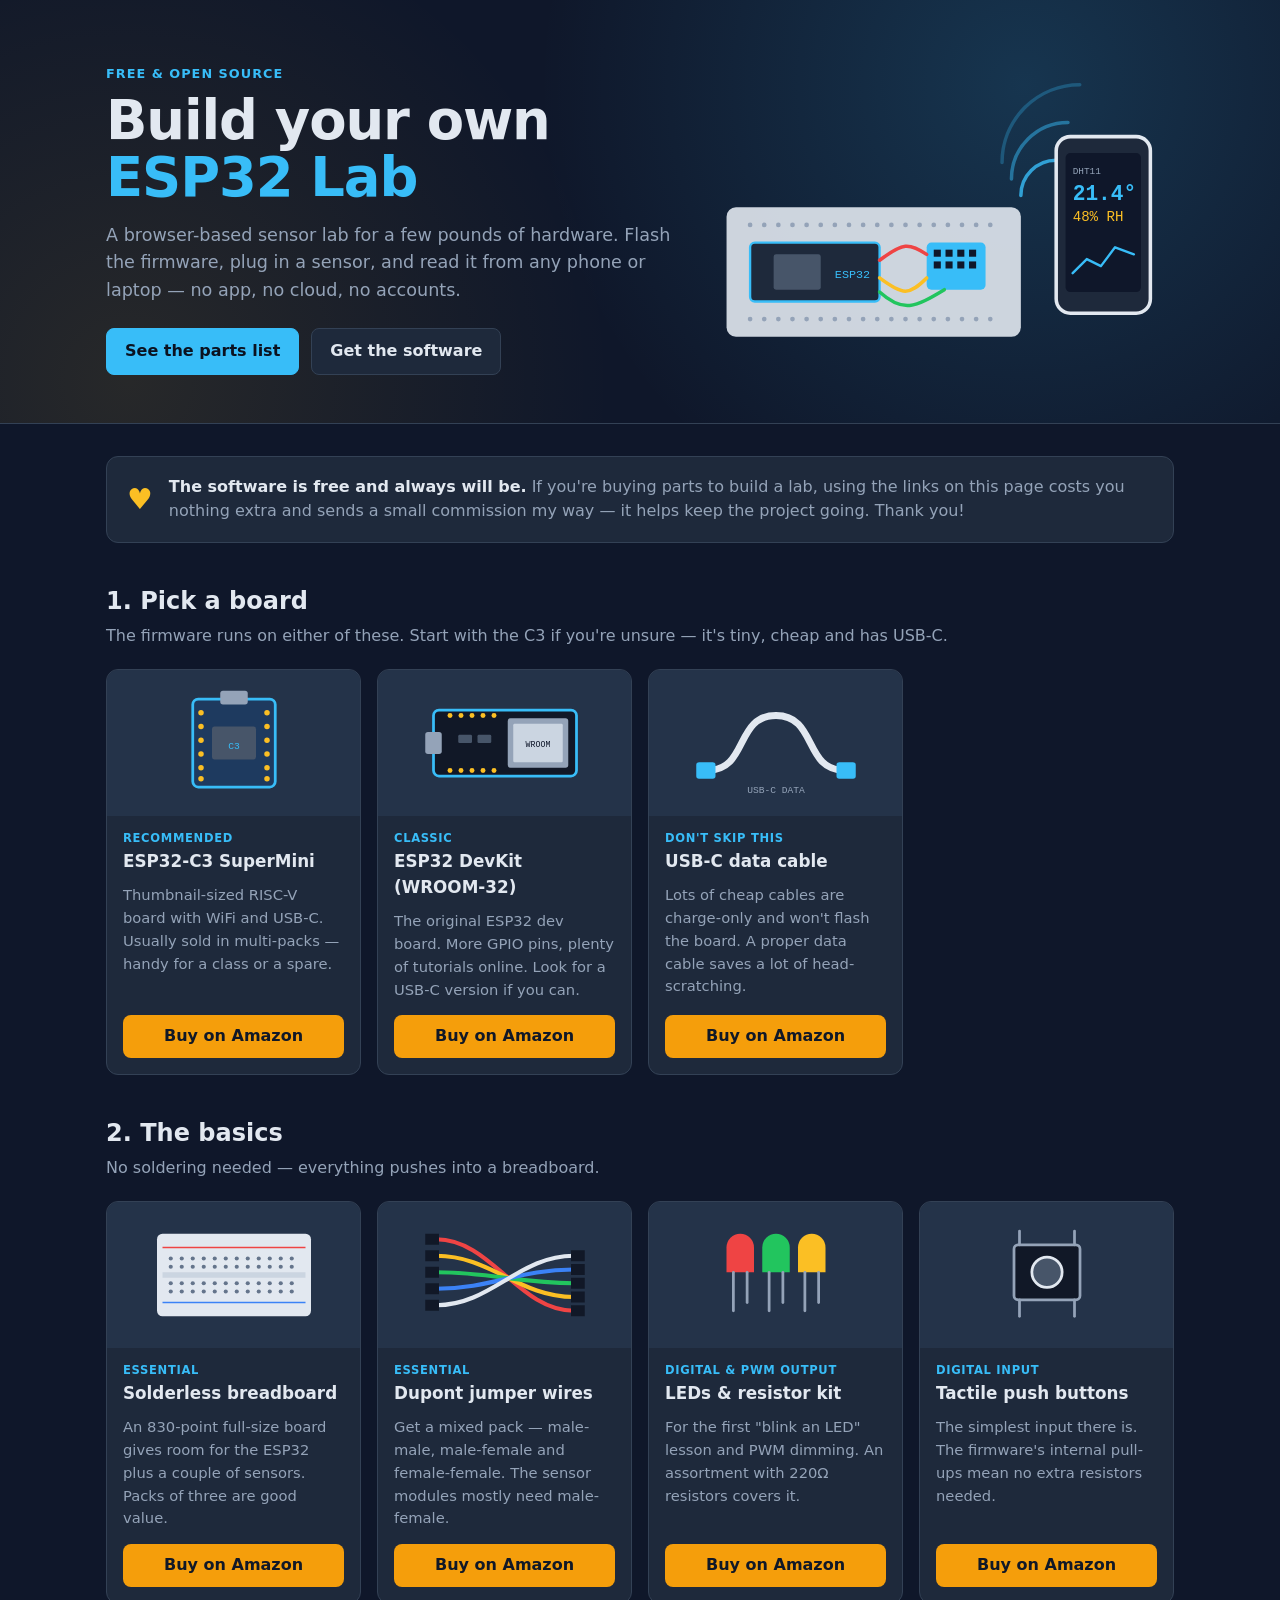
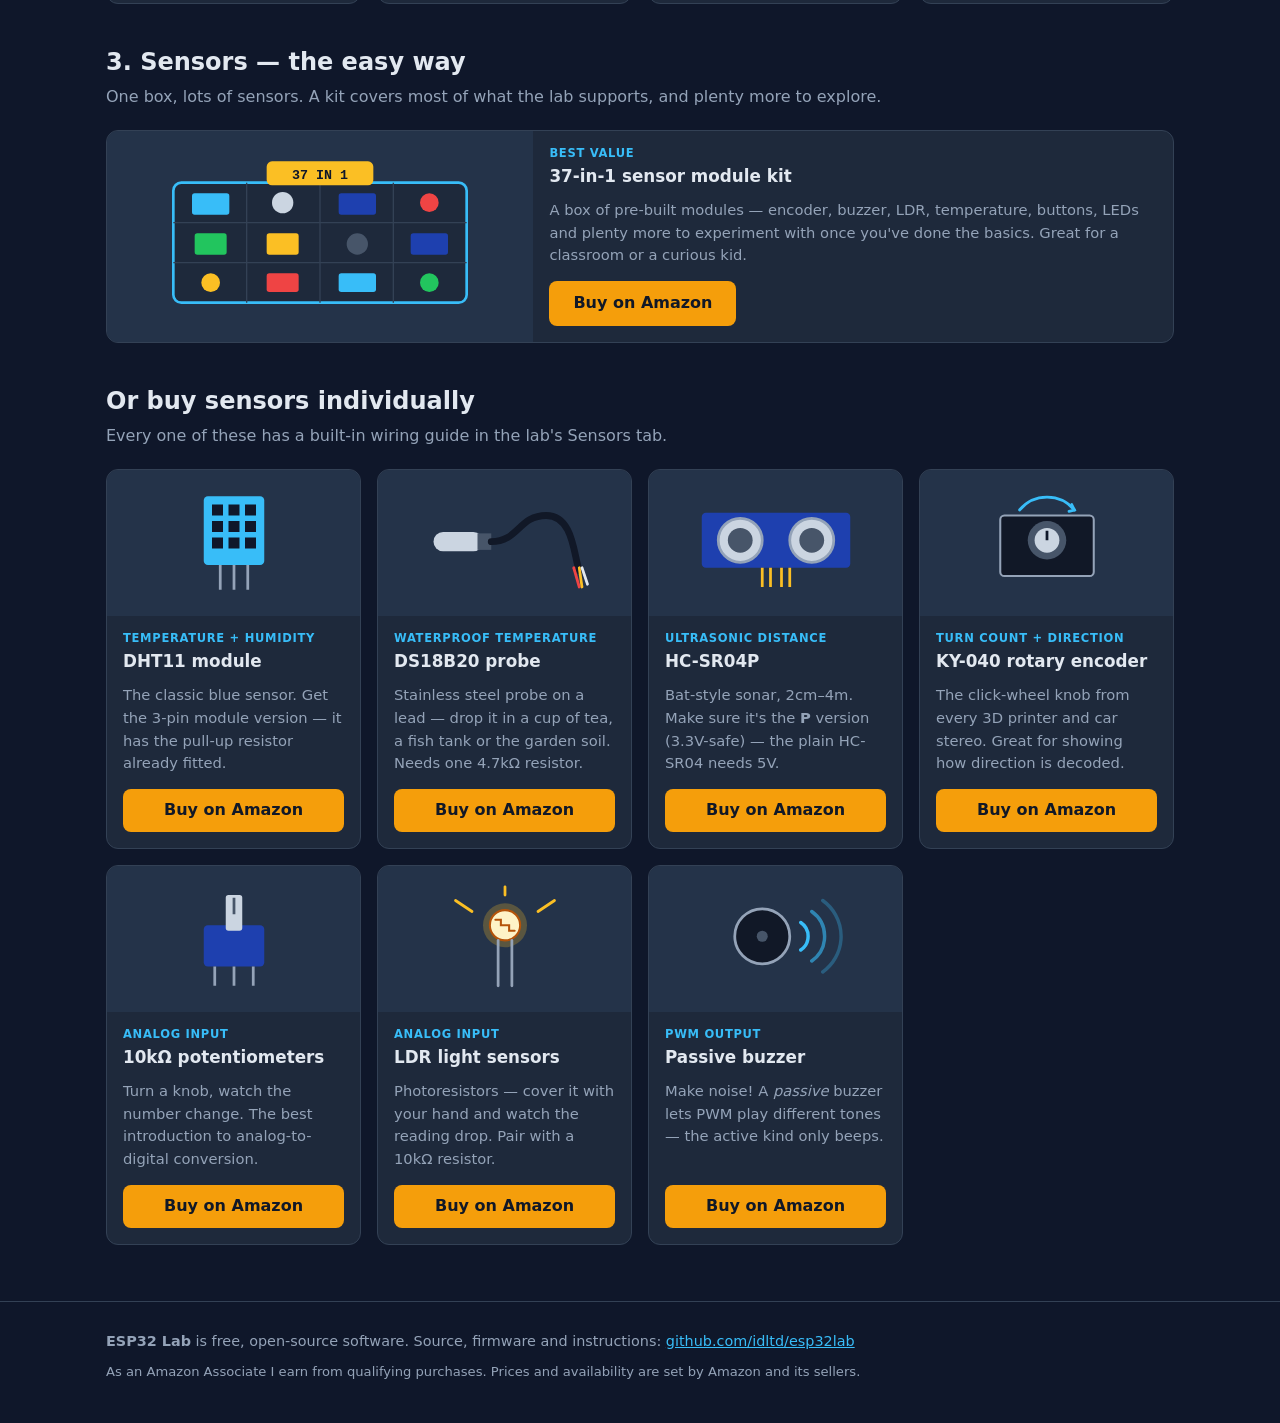
==== commit 828e4eec: "Parts page: show sensor kit before individual sensors" ====
--- a/docs/index.html
+++ b/docs/index.html
@@ -308,139 +308,10 @@
         </div>
     </section>
 
-    <!-- ── Sensors ── -->
-    <section id="sensors">
-        <h2>3. Sensors</h2>
-        <p class="lead">Every one of these has a built-in wiring guide in the lab's Sensors tab.</p>
-        <div class="grid">
-
-            <article class="card">
-                <div class="pic">
-                    <svg viewBox="0 0 120 80" aria-hidden="true">
-                        <rect x="38" y="6" width="44" height="50" rx="3" fill="#38bdf8"/>
-                        <g fill="#0f172a"><rect x="44" y="12" width="8" height="8"/><rect x="56" y="12" width="8" height="8"/><rect x="68" y="12" width="8" height="8"/><rect x="44" y="24" width="8" height="8"/><rect x="56" y="24" width="8" height="8"/><rect x="68" y="24" width="8" height="8"/><rect x="44" y="36" width="8" height="8"/><rect x="56" y="36" width="8" height="8"/><rect x="68" y="36" width="8" height="8"/></g>
-                        <g stroke="#94a3b8" stroke-width="2"><line x1="50" y1="56" x2="50" y2="74"/><line x1="60" y1="56" x2="60" y2="74"/><line x1="70" y1="56" x2="70" y2="74"/></g>
-                    </svg>
-                </div>
-                <div class="body">
-                    <span class="tag">Temperature + humidity</span>
-                    <h3>DHT11 module</h3>
-                    <p>The classic blue sensor. Get the 3-pin module version — it has the pull-up resistor already fitted.</p>
-                    <a class="buy" rel="sponsored noopener" target="_blank" href="https://www.amazon.co.uk/s?k=DHT11+temperature+humidity+sensor+module&amp;tag=immdatltd-21">Buy on Amazon</a>
-                </div>
-            </article>
-
-            <article class="card">
-                <div class="pic">
-                    <svg viewBox="0 0 120 80" fill="none" stroke-linecap="round" aria-hidden="true">
-                        <rect x="8" y="32" width="36" height="14" rx="7" fill="#cbd5e1"/>
-                        <rect x="40" y="33" width="10" height="12" fill="#475569"/>
-                        <path d="M50 39 C70 39 70 20 90 20 S110 50 114 60" stroke="#111827" stroke-width="5"/>
-                        <g stroke-width="2"><path d="M110 58 l4 14" stroke="#ef4444"/><path d="M114 58 l2 14" stroke="#fbbf24"/><path d="M116 58 l4 12" stroke="#e2e8f0"/></g>
-                    </svg>
-                </div>
-                <div class="body">
-                    <span class="tag">Waterproof temperature</span>
-                    <h3>DS18B20 probe</h3>
-                    <p>Stainless steel probe on a lead — drop it in a cup of tea, a fish tank or the garden soil. Needs one 4.7k&Omega; resistor.</p>
-                    <a class="buy" rel="sponsored noopener" target="_blank" href="https://www.amazon.co.uk/s?k=DS18B20+waterproof+temperature+probe&amp;tag=immdatltd-21">Buy on Amazon</a>
-                </div>
-            </article>
-
-            <article class="card">
-                <div class="pic">
-                    <svg viewBox="0 0 120 80" fill="none" aria-hidden="true">
-                        <rect x="6" y="18" width="108" height="40" rx="3" fill="#1e40af"/>
-                        <circle cx="34" cy="38" r="16" fill="#cbd5e1" stroke="#94a3b8" stroke-width="2"/><circle cx="34" cy="38" r="9" fill="#475569"/>
-                        <circle cx="86" cy="38" r="16" fill="#cbd5e1" stroke="#94a3b8" stroke-width="2"/><circle cx="86" cy="38" r="9" fill="#475569"/>
-                        <g stroke="#fbbf24" stroke-width="2"><line x1="50" y1="58" x2="50" y2="72"/><line x1="56" y1="58" x2="56" y2="72"/><line x1="64" y1="58" x2="64" y2="72"/><line x1="70" y1="58" x2="70" y2="72"/></g>
-                    </svg>
-                </div>
-                <div class="body">
-                    <span class="tag">Ultrasonic distance</span>
-                    <h3>HC-SR04P</h3>
-                    <p>Bat-style sonar, 2cm–4m. Make sure it's the <strong>P</strong> version (3.3V-safe) — the plain HC-SR04 needs 5V.</p>
-                    <a class="buy" rel="sponsored noopener" target="_blank" href="https://www.amazon.co.uk/s?k=HC-SR04P+ultrasonic+sensor+3.3V&amp;tag=immdatltd-21">Buy on Amazon</a>
-                </div>
-            </article>
-
-            <article class="card">
-                <div class="pic">
-                    <svg viewBox="0 0 120 80" fill="none" aria-hidden="true">
-                        <rect x="26" y="20" width="68" height="44" rx="3" fill="#111827" stroke="#94a3b8" stroke-width="1.5"/>
-                        <circle cx="60" cy="38" r="14" fill="#475569"/>
-                        <circle cx="60" cy="38" r="9" fill="#cbd5e1"/>
-                        <line x1="60" y1="31" x2="60" y2="38" stroke="#0f172a" stroke-width="2"/>
-                        <path d="M40 16 a26 26 0 0 1 40 0" stroke="#38bdf8" stroke-width="2" stroke-linecap="round"/>
-                        <path d="M78 12 l2 4 l-4 1" stroke="#38bdf8" stroke-width="2" stroke-linecap="round"/>
-                    </svg>
-                </div>
-                <div class="body">
-                    <span class="tag">Turn count + direction</span>
-                    <h3>KY-040 rotary encoder</h3>
-                    <p>The click-wheel knob from every 3D printer and car stereo. Great for showing how direction is decoded.</p>
-                    <a class="buy" rel="sponsored noopener" target="_blank" href="https://www.amazon.co.uk/s?k=KY-040+rotary+encoder+module&amp;tag=immdatltd-21">Buy on Amazon</a>
-                </div>
-            </article>
-
-            <article class="card">
-                <div class="pic">
-                    <svg viewBox="0 0 120 80" fill="none" aria-hidden="true">
-                        <rect x="38" y="30" width="44" height="30" rx="3" fill="#1e40af"/>
-                        <rect x="54" y="8" width="12" height="26" rx="2" fill="#cbd5e1"/>
-                        <line x1="60" y1="10" x2="60" y2="22" stroke="#475569" stroke-width="2"/>
-                        <g stroke="#94a3b8" stroke-width="2"><line x1="46" y1="60" x2="46" y2="74"/><line x1="60" y1="60" x2="60" y2="74"/><line x1="74" y1="60" x2="74" y2="74"/></g>
-                    </svg>
-                </div>
-                <div class="body">
-                    <span class="tag">Analog input</span>
-                    <h3>10k&Omega; potentiometers</h3>
-                    <p>Turn a knob, watch the number change. The best introduction to analog-to-digital conversion.</p>
-                    <a class="buy" rel="sponsored noopener" target="_blank" href="https://www.amazon.co.uk/s?k=10k+potentiometer+breadboard+friendly&amp;tag=immdatltd-21">Buy on Amazon</a>
-                </div>
-            </article>
-
-            <article class="card">
-                <div class="pic">
-                    <svg viewBox="0 0 120 80" fill="none" stroke-linecap="round" aria-hidden="true">
-                        <circle cx="60" cy="30" r="16" fill="#fbbf24" opacity=".25"/>
-                        <circle cx="60" cy="30" r="11" fill="#fef3c7" stroke="#b45309" stroke-width="1.5"/>
-                        <path d="M53 26 h4 v4 h6 v4 h4" stroke="#b45309" stroke-width="1.5"/>
-                        <g stroke="#94a3b8" stroke-width="2"><line x1="55" y1="41" x2="55" y2="74"/><line x1="65" y1="41" x2="65" y2="74"/></g>
-                        <g stroke="#fbbf24" stroke-width="2"><line x1="24" y1="12" x2="36" y2="20"/><line x1="96" y1="12" x2="84" y2="20"/><line x1="60" y1="2" x2="60" y2="8"/></g>
-                    </svg>
-                </div>
-                <div class="body">
-                    <span class="tag">Analog input</span>
-                    <h3>LDR light sensors</h3>
-                    <p>Photoresistors — cover it with your hand and watch the reading drop. Pair with a 10k&Omega; resistor.</p>
-                    <a class="buy" rel="sponsored noopener" target="_blank" href="https://www.amazon.co.uk/s?k=LDR+photoresistor+light+sensor&amp;tag=immdatltd-21">Buy on Amazon</a>
-                </div>
-            </article>
-
-            <article class="card">
-                <div class="pic">
-                    <svg viewBox="0 0 120 80" fill="none" stroke-linecap="round" aria-hidden="true">
-                        <circle cx="50" cy="38" r="20" fill="#111827" stroke="#94a3b8" stroke-width="2"/>
-                        <circle cx="50" cy="38" r="4" fill="#475569"/>
-                        <g stroke="#38bdf8" stroke-width="2.5"><path d="M78 28 a12 12 0 0 1 0 20"/><path d="M86 20 a22 22 0 0 1 0 36" opacity=".6"/><path d="M94 12 a32 32 0 0 1 0 52" opacity=".3"/></g>
-                    </svg>
-                </div>
-                <div class="body">
-                    <span class="tag">PWM output</span>
-                    <h3>Passive buzzer</h3>
-                    <p>Make noise! A <em>passive</em> buzzer lets PWM play different tones — the active kind only beeps.</p>
-                    <a class="buy" rel="sponsored noopener" target="_blank" href="https://www.amazon.co.uk/s?k=passive+buzzer+module+3.3V&amp;tag=immdatltd-21">Buy on Amazon</a>
-                </div>
-            </article>
-
-        </div>
-    </section>
-
     <!-- ── Kit ── -->
     <section id="kit">
-        <h2>Or: get a kit</h2>
-        <p class="lead">Want lots of sensors in one box? A sensor kit covers most of the above and more besides.</p>
+        <h2>3. Sensors — the easy way</h2>
+        <p class="lead">One box, lots of sensors. A kit covers most of what the lab supports, and plenty more to explore.</p>
         <div class="grid">
             <article class="card feature">
                 <div class="pic">
@@ -465,6 +336,135 @@
         </div>
     </section>
 
+    <!-- ── Sensors ── -->
+    <section id="sensors">
+        <h2>Or buy sensors individually</h2>
+        <p class="lead">Every one of these has a built-in wiring guide in the lab's Sensors tab.</p>
+        <div class="grid">
+
+            <article class="card">
+                <div class="pic">
+                    <svg viewBox="0 0 120 80" aria-hidden="true">
+                        <rect x="38" y="6" width="44" height="50" rx="3" fill="#38bdf8"/>
+                        <g fill="#0f172a"><rect x="44" y="12" width="8" height="8"/><rect x="56" y="12" width="8" height="8"/><rect x="68" y="12" width="8" height="8"/><rect x="44" y="24" width="8" height="8"/><rect x="56" y="24" width="8" height="8"/><rect x="68" y="24" width="8" height="8"/><rect x="44" y="36" width="8" height="8"/><rect x="56" y="36" width="8" height="8"/><rect x="68" y="36" width="8" height="8"/></g>
+                        <g stroke="#94a3b8" stroke-width="2"><line x1="50" y1="56" x2="50" y2="74"/><line x1="60" y1="56" x2="60" y2="74"/><line x1="70" y1="56" x2="70" y2="74"/></g>
+                    </svg>
+                </div>
+                <div class="body">
+                    <span class="tag">Temperature + humidity</span>
+                    <h3>DHT11 module</h3>
+                    <p>The classic blue sensor. Get the 3-pin module version — it has the pull-up resistor already fitted.</p>
+                    <a class="buy" rel="sponsored noopener" target="_blank" href="https://www.amazon.co.uk/s?k=DHT11+temperature+humidity+sensor+module&amp;tag=immdatltd-21">Buy on Amazon</a>
+                </div>
+            </article>
+
+            <article class="card">
+                <div class="pic">
+                    <svg viewBox="0 0 120 80" fill="none" stroke-linecap="round" aria-hidden="true">
+                        <rect x="8" y="32" width="36" height="14" rx="7" fill="#cbd5e1"/>
+                        <rect x="40" y="33" width="10" height="12" fill="#475569"/>
+                        <path d="M50 39 C70 39 70 20 90 20 S110 50 114 60" stroke="#111827" stroke-width="5"/>
+                        <g stroke-width="2"><path d="M110 58 l4 14" stroke="#ef4444"/><path d="M114 58 l2 14" stroke="#fbbf24"/><path d="M116 58 l4 12" stroke="#e2e8f0"/></g>
+                    </svg>
+                </div>
+                <div class="body">
+                    <span class="tag">Waterproof temperature</span>
+                    <h3>DS18B20 probe</h3>
+                    <p>Stainless steel probe on a lead — drop it in a cup of tea, a fish tank or the garden soil. Needs one 4.7k&Omega; resistor.</p>
+                    <a class="buy" rel="sponsored noopener" target="_blank" href="https://www.amazon.co.uk/s?k=DS18B20+waterproof+temperature+probe&amp;tag=immdatltd-21">Buy on Amazon</a>
+                </div>
+            </article>
+
+            <article class="card">
+                <div class="pic">
+                    <svg viewBox="0 0 120 80" fill="none" aria-hidden="true">
+                        <rect x="6" y="18" width="108" height="40" rx="3" fill="#1e40af"/>
+                        <circle cx="34" cy="38" r="16" fill="#cbd5e1" stroke="#94a3b8" stroke-width="2"/><circle cx="34" cy="38" r="9" fill="#475569"/>
+                        <circle cx="86" cy="38" r="16" fill="#cbd5e1" stroke="#94a3b8" stroke-width="2"/><circle cx="86" cy="38" r="9" fill="#475569"/>
+                        <g stroke="#fbbf24" stroke-width="2"><line x1="50" y1="58" x2="50" y2="72"/><line x1="56" y1="58" x2="56" y2="72"/><line x1="64" y1="58" x2="64" y2="72"/><line x1="70" y1="58" x2="70" y2="72"/></g>
+                    </svg>
+                </div>
+                <div class="body">
+                    <span class="tag">Ultrasonic distance</span>
+                    <h3>HC-SR04P</h3>
+                    <p>Bat-style sonar, 2cm–4m. Make sure it's the <strong>P</strong> version (3.3V-safe) — the plain HC-SR04 needs 5V.</p>
+                    <a class="buy" rel="sponsored noopener" target="_blank" href="https://www.amazon.co.uk/s?k=HC-SR04P+ultrasonic+sensor+3.3V&amp;tag=immdatltd-21">Buy on Amazon</a>
+                </div>
+            </article>
+
+            <article class="card">
+                <div class="pic">
+                    <svg viewBox="0 0 120 80" fill="none" aria-hidden="true">
+                        <rect x="26" y="20" width="68" height="44" rx="3" fill="#111827" stroke="#94a3b8" stroke-width="1.5"/>
+                        <circle cx="60" cy="38" r="14" fill="#475569"/>
+                        <circle cx="60" cy="38" r="9" fill="#cbd5e1"/>
+                        <line x1="60" y1="31" x2="60" y2="38" stroke="#0f172a" stroke-width="2"/>
+                        <path d="M40 16 a26 26 0 0 1 40 0" stroke="#38bdf8" stroke-width="2" stroke-linecap="round"/>
+                        <path d="M78 12 l2 4 l-4 1" stroke="#38bdf8" stroke-width="2" stroke-linecap="round"/>
+                    </svg>
+                </div>
+                <div class="body">
+                    <span class="tag">Turn count + direction</span>
+                    <h3>KY-040 rotary encoder</h3>
+                    <p>The click-wheel knob from every 3D printer and car stereo. Great for showing how direction is decoded.</p>
+                    <a class="buy" rel="sponsored noopener" target="_blank" href="https://www.amazon.co.uk/s?k=KY-040+rotary+encoder+module&amp;tag=immdatltd-21">Buy on Amazon</a>
+                </div>
+            </article>
+
+            <article class="card">
+                <div class="pic">
+                    <svg viewBox="0 0 120 80" fill="none" aria-hidden="true">
+                        <rect x="38" y="30" width="44" height="30" rx="3" fill="#1e40af"/>
+                        <rect x="54" y="8" width="12" height="26" rx="2" fill="#cbd5e1"/>
+                        <line x1="60" y1="10" x2="60" y2="22" stroke="#475569" stroke-width="2"/>
+                        <g stroke="#94a3b8" stroke-width="2"><line x1="46" y1="60" x2="46" y2="74"/><line x1="60" y1="60" x2="60" y2="74"/><line x1="74" y1="60" x2="74" y2="74"/></g>
+                    </svg>
+                </div>
+                <div class="body">
+                    <span class="tag">Analog input</span>
+                    <h3>10k&Omega; potentiometers</h3>
+                    <p>Turn a knob, watch the number change. The best introduction to analog-to-digital conversion.</p>
+                    <a class="buy" rel="sponsored noopener" target="_blank" href="https://www.amazon.co.uk/s?k=10k+potentiometer+breadboard+friendly&amp;tag=immdatltd-21">Buy on Amazon</a>
+                </div>
+            </article>
+
+            <article class="card">
+                <div class="pic">
+                    <svg viewBox="0 0 120 80" fill="none" stroke-linecap="round" aria-hidden="true">
+                        <circle cx="60" cy="30" r="16" fill="#fbbf24" opacity=".25"/>
+                        <circle cx="60" cy="30" r="11" fill="#fef3c7" stroke="#b45309" stroke-width="1.5"/>
+                        <path d="M53 26 h4 v4 h6 v4 h4" stroke="#b45309" stroke-width="1.5"/>
+                        <g stroke="#94a3b8" stroke-width="2"><line x1="55" y1="41" x2="55" y2="74"/><line x1="65" y1="41" x2="65" y2="74"/></g>
+                        <g stroke="#fbbf24" stroke-width="2"><line x1="24" y1="12" x2="36" y2="20"/><line x1="96" y1="12" x2="84" y2="20"/><line x1="60" y1="2" x2="60" y2="8"/></g>
+                    </svg>
+                </div>
+                <div class="body">
+                    <span class="tag">Analog input</span>
+                    <h3>LDR light sensors</h3>
+                    <p>Photoresistors — cover it with your hand and watch the reading drop. Pair with a 10k&Omega; resistor.</p>
+                    <a class="buy" rel="sponsored noopener" target="_blank" href="https://www.amazon.co.uk/s?k=LDR+photoresistor+light+sensor&amp;tag=immdatltd-21">Buy on Amazon</a>
+                </div>
+            </article>
+
+            <article class="card">
+                <div class="pic">
+                    <svg viewBox="0 0 120 80" fill="none" stroke-linecap="round" aria-hidden="true">
+                        <circle cx="50" cy="38" r="20" fill="#111827" stroke="#94a3b8" stroke-width="2"/>
+                        <circle cx="50" cy="38" r="4" fill="#475569"/>
+                        <g stroke="#38bdf8" stroke-width="2.5"><path d="M78 28 a12 12 0 0 1 0 20"/><path d="M86 20 a22 22 0 0 1 0 36" opacity=".6"/><path d="M94 12 a32 32 0 0 1 0 52" opacity=".3"/></g>
+                    </svg>
+                </div>
+                <div class="body">
+                    <span class="tag">PWM output</span>
+                    <h3>Passive buzzer</h3>
+                    <p>Make noise! A <em>passive</em> buzzer lets PWM play different tones — the active kind only beeps.</p>
+                    <a class="buy" rel="sponsored noopener" target="_blank" href="https://www.amazon.co.uk/s?k=passive+buzzer+module+3.3V&amp;tag=immdatltd-21">Buy on Amazon</a>
+                </div>
+            </article>
+
+        </div>
+    </section>
+
 </main>
 
 <footer>
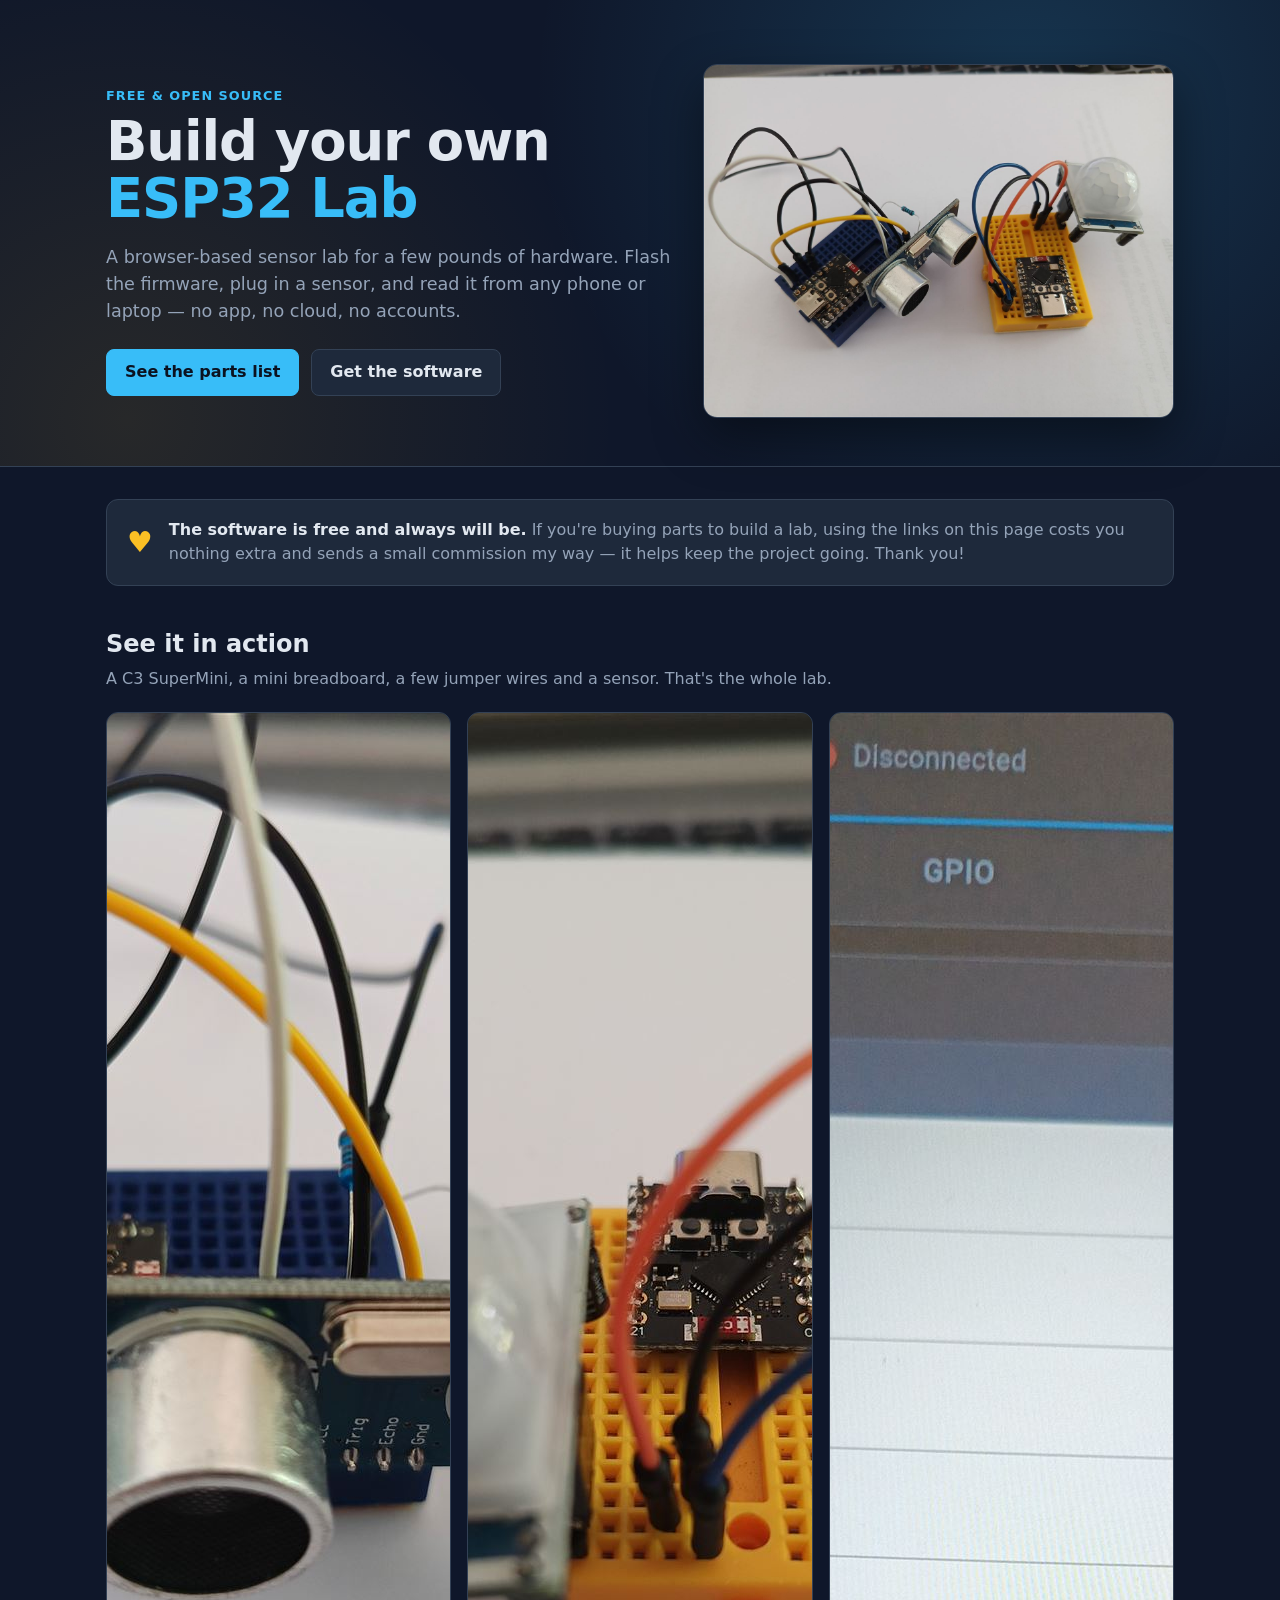
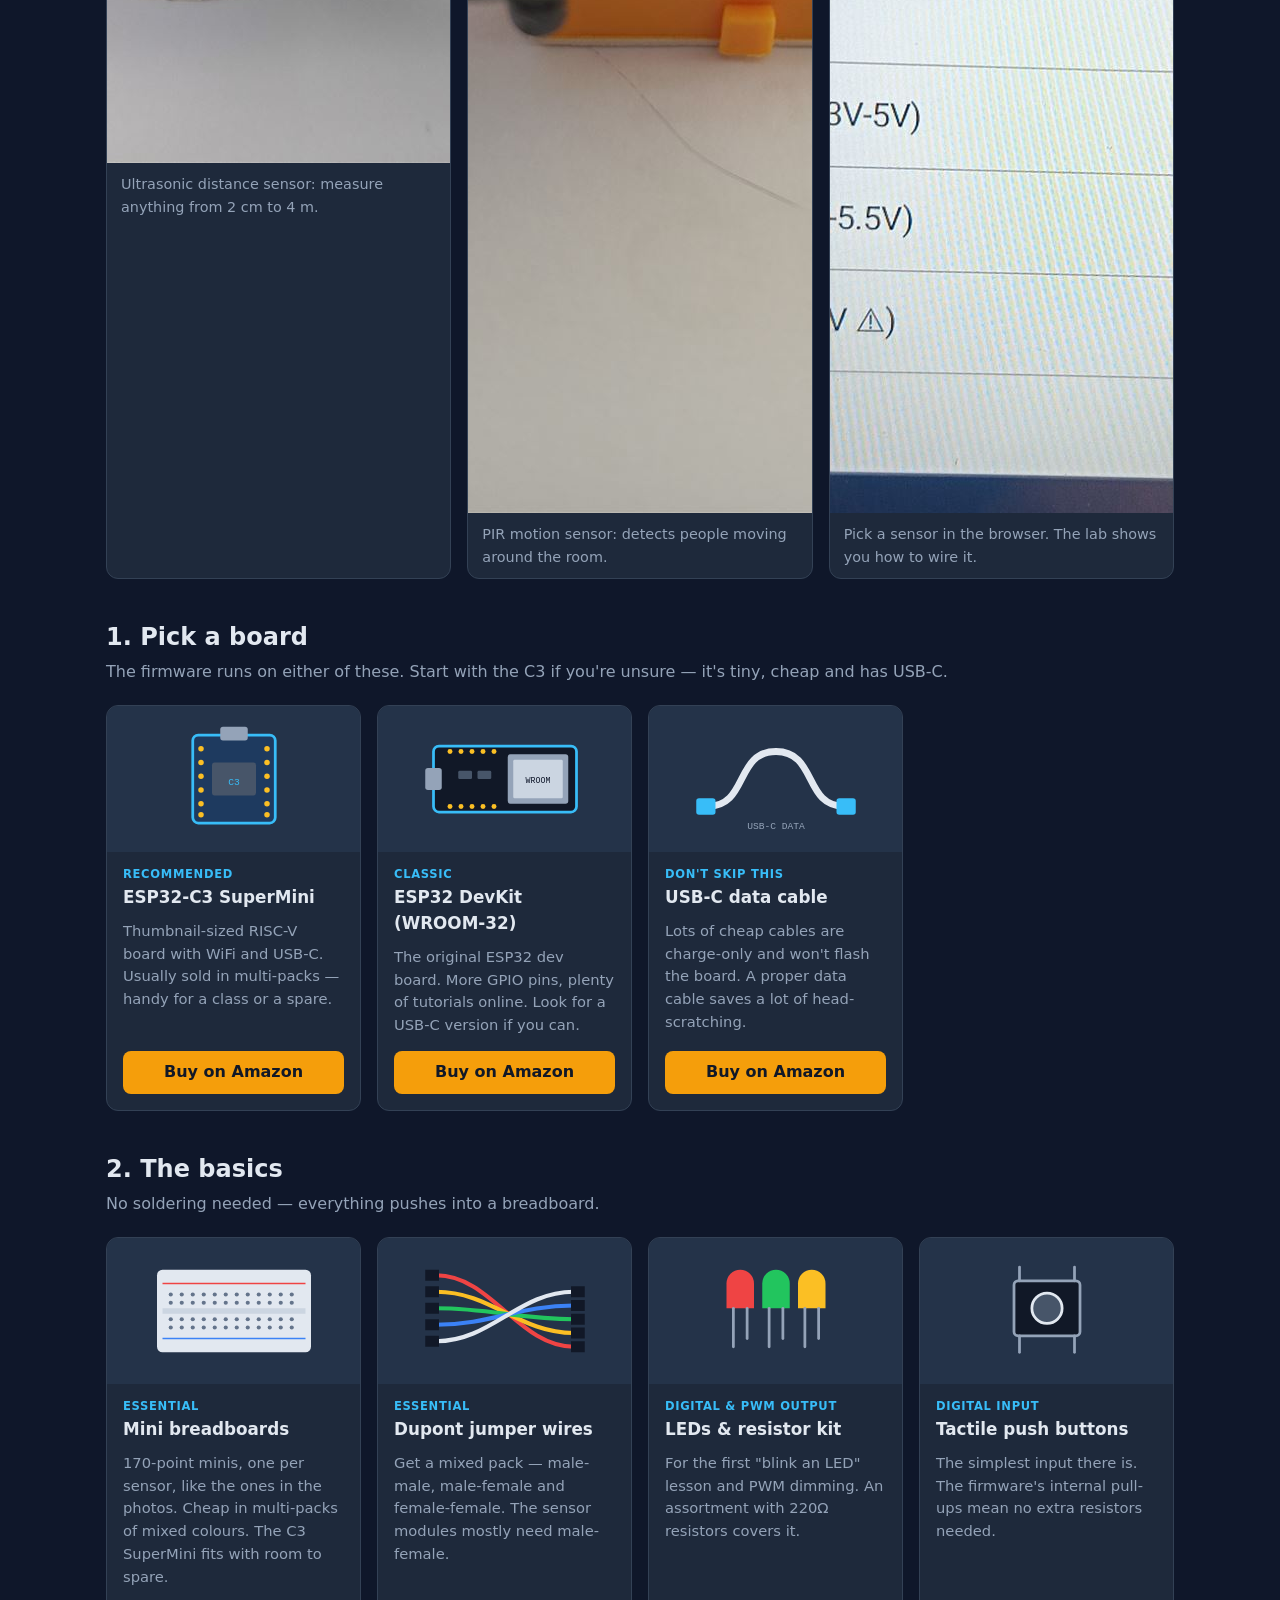
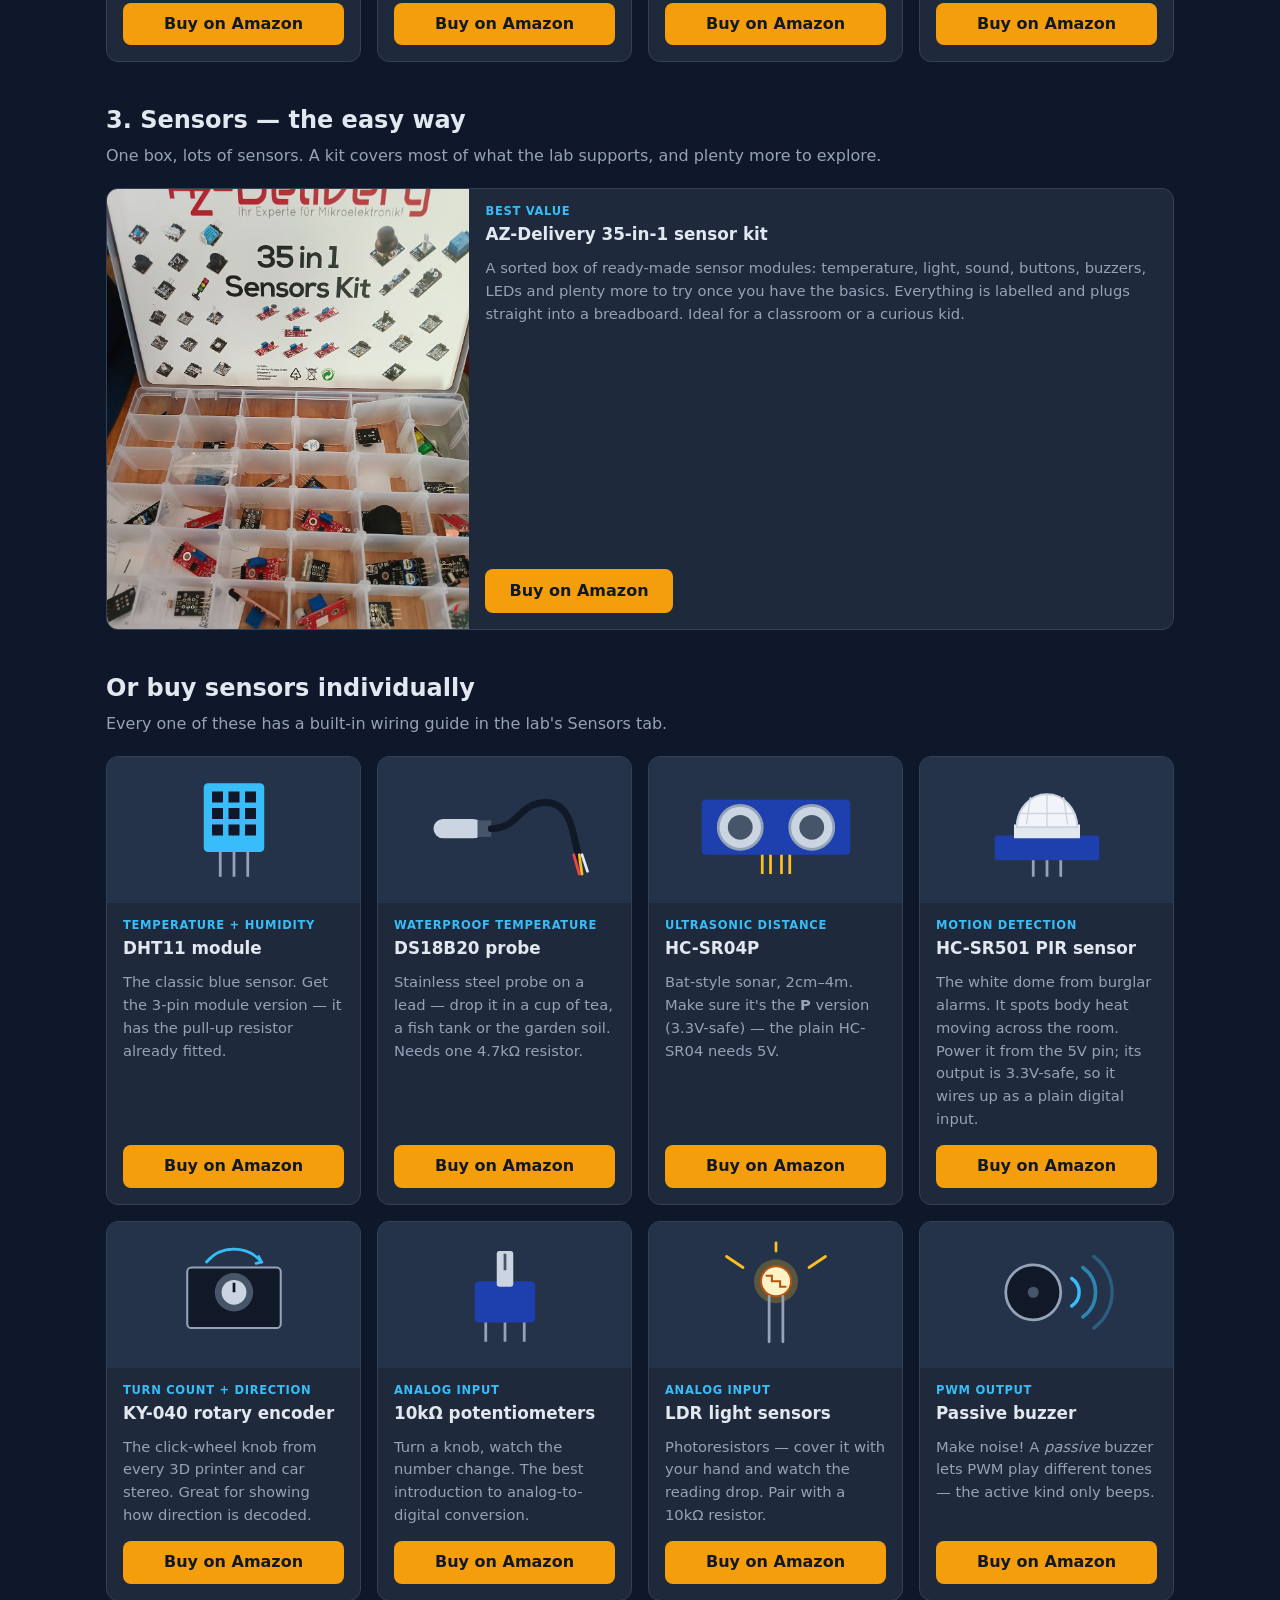
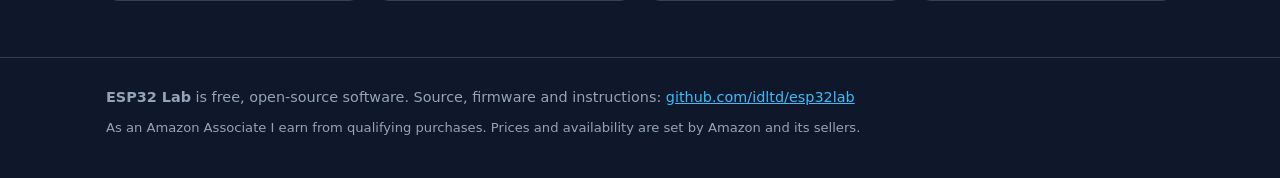
==== commit 02426080: "Parts page: add real photos, gallery, AZ-Delivery kit, mini breadboards, PIR sensor Co-Authored-By: " ====
--- a/docs/index.html
+++ b/docs/index.html
@@ -48,7 +48,7 @@
     color: var(--text); background: var(--panel);
 }
 .btn.primary { background: var(--accent); color: #0b1220; border-color: var(--accent); }
-.hero svg { width: 100%; height: auto; }
+.hero-img { width: 100%; height: auto; border-radius: 14px; border: 1px solid var(--line); box-shadow: 0 20px 50px rgba(0,0,0,.45); }
 
 /* ── Support banner ── */
 .support {
@@ -59,6 +59,16 @@
 .support .heart { font-size: 1.8rem; color: var(--accent-2); flex-shrink: 0; }
 .support p { color: var(--muted); }
 .support strong { color: var(--text); }
+
+/* ── Gallery ── */
+.gallery { display: grid; grid-template-columns: 1fr 1fr 1fr; gap: 16px; }
+.gallery figure { background: var(--panel); border: 1px solid var(--line); border-radius: 12px; overflow: hidden; }
+.gallery img { width: 100%; aspect-ratio: 4 / 3.4; object-fit: cover; display: block; }
+.gallery figcaption { padding: 10px 14px; color: var(--muted); font-size: .9rem; }
+.card .pic.photo { padding: 0; }
+.card .pic.photo img { width: 100%; height: 100%; object-fit: cover; display: block; }
+.card.feature .pic.photo { flex-basis: 34%; }
+.card.feature .pic.photo img { aspect-ratio: 3 / 4; max-height: 440px; }
 
 /* ── Sections ── */
 section { padding: 32px 0 8px; }
@@ -96,7 +106,7 @@
 @media (max-width: 760px) {
     .hero { padding: 40px 0 32px; }
     .hero-grid { grid-template-columns: 1fr; }
-    .hero svg { max-width: 360px; margin: 0 auto; display: block; }
+    .gallery { grid-template-columns: 1fr; }
     .card.feature { flex-direction: column; }
     .card.feature .pic { flex: none; }
     .support { flex-direction: column; align-items: flex-start; }
@@ -124,31 +134,7 @@
                 <a class="btn" href="https://github.com/idltd/esp32lab">Get the software</a>
             </div>
         </div>
-        <!-- Hero illustration: board on a breadboard wired to a sensor, streaming to a phone -->
-        <svg viewBox="0 0 400 260" fill="none" stroke-linecap="round" stroke-linejoin="round" aria-hidden="true">
-            <rect x="20" y="120" width="250" height="110" rx="8" fill="#e2e8f0" opacity=".9"/>
-            <g fill="#94a3b8">
-                <circle cx="40" cy="135" r="2"/><circle cx="52" cy="135" r="2"/><circle cx="64" cy="135" r="2"/><circle cx="76" cy="135" r="2"/><circle cx="88" cy="135" r="2"/><circle cx="100" cy="135" r="2"/><circle cx="112" cy="135" r="2"/><circle cx="124" cy="135" r="2"/><circle cx="136" cy="135" r="2"/><circle cx="148" cy="135" r="2"/><circle cx="160" cy="135" r="2"/><circle cx="172" cy="135" r="2"/><circle cx="184" cy="135" r="2"/><circle cx="196" cy="135" r="2"/><circle cx="208" cy="135" r="2"/><circle cx="220" cy="135" r="2"/><circle cx="232" cy="135" r="2"/><circle cx="244" cy="135" r="2"/>
-                <circle cx="40" cy="215" r="2"/><circle cx="52" cy="215" r="2"/><circle cx="64" cy="215" r="2"/><circle cx="76" cy="215" r="2"/><circle cx="88" cy="215" r="2"/><circle cx="100" cy="215" r="2"/><circle cx="112" cy="215" r="2"/><circle cx="124" cy="215" r="2"/><circle cx="136" cy="215" r="2"/><circle cx="148" cy="215" r="2"/><circle cx="160" cy="215" r="2"/><circle cx="172" cy="215" r="2"/><circle cx="184" cy="215" r="2"/><circle cx="196" cy="215" r="2"/><circle cx="208" cy="215" r="2"/><circle cx="220" cy="215" r="2"/><circle cx="232" cy="215" r="2"/><circle cx="244" cy="215" r="2"/>
-            </g>
-            <rect x="40" y="150" width="110" height="50" rx="4" fill="#1e293b" stroke="#38bdf8" stroke-width="2"/>
-            <rect x="60" y="160" width="40" height="30" rx="2" fill="#475569"/>
-            <text x="112" y="180" fill="#38bdf8" font-size="10" font-family="monospace">ESP32</text>
-            <rect x="190" y="150" width="50" height="40" rx="4" fill="#38bdf8"/>
-            <g fill="#0f172a"><rect x="196" y="156" width="6" height="6"/><rect x="206" y="156" width="6" height="6"/><rect x="216" y="156" width="6" height="6"/><rect x="226" y="156" width="6" height="6"/><rect x="196" y="166" width="6" height="6"/><rect x="206" y="166" width="6" height="6"/><rect x="216" y="166" width="6" height="6"/><rect x="226" y="166" width="6" height="6"/></g>
-            <path d="M150 165 C170 150 175 150 190 160" stroke="#ef4444" stroke-width="3"/>
-            <path d="M150 180 C170 195 175 195 190 180" stroke="#fbbf24" stroke-width="3"/>
-            <path d="M150 192 C170 210 180 205 205 190" stroke="#22c55e" stroke-width="3"/>
-            <g stroke="#38bdf8" stroke-width="3" opacity=".8">
-                <path d="M270 110 a30 30 0 0 1 30 -30"/><path d="M262 96 a48 48 0 0 1 48 -48" opacity=".6"/><path d="M254 82 a66 66 0 0 1 66 -66" opacity=".35"/>
-            </g>
-            <rect x="300" y="60" width="80" height="150" rx="12" fill="#1e293b" stroke="#e2e8f0" stroke-width="3"/>
-            <rect x="308" y="74" width="64" height="118" rx="4" fill="#0f172a"/>
-            <text x="314" y="92" fill="#94a3b8" font-size="8" font-family="monospace">DHT11</text>
-            <text x="314" y="114" fill="#38bdf8" font-size="18" font-family="monospace" font-weight="700">21.4°</text>
-            <text x="314" y="132" fill="#fbbf24" font-size="12" font-family="monospace">48% RH</text>
-            <path d="M314 176 L326 164 L338 170 L350 154 L366 160" stroke="#38bdf8" stroke-width="2"/>
-        </svg>
+        <img class="hero-img" src="img/both.jpg" alt="Two ESP32-C3 boards on mini breadboards, one wired to an ultrasonic sensor and one to a PIR motion sensor" width="1400" height="1050">
     </div>
 </header>
 
@@ -158,6 +144,26 @@
         <div class="heart">&#9829;</div>
         <p><strong>The software is free and always will be.</strong> If you're buying parts to build a lab, using the links on this page costs you nothing extra and sends a small commission my way — it helps keep the project going. Thank you!</p>
     </div>
+
+    <!-- ── Gallery ── -->
+    <section id="in-action">
+        <h2>See it in action</h2>
+        <p class="lead">A C3 SuperMini, a mini breadboard, a few jumper wires and a sensor. That's the whole lab.</p>
+        <div class="gallery">
+            <figure>
+                <img src="img/ultrasonic.jpg" alt="ESP32-C3 on a blue mini breadboard wired to an HC-SR04 ultrasonic sensor" loading="lazy" width="1400" height="1050">
+                <figcaption>Ultrasonic distance sensor: measure anything from 2 cm to 4 m.</figcaption>
+            </figure>
+            <figure>
+                <img src="img/pir.jpg" alt="ESP32-C3 on a yellow mini breadboard wired to a PIR motion sensor" loading="lazy" width="1050" height="1400">
+                <figcaption>PIR motion sensor: detects people moving around the room.</figcaption>
+            </figure>
+            <figure>
+                <img src="img/screenshot.jpg" alt="The ESP32 Lab web UI on a tablet showing the System, GPIO and Sensors tabs and the sensor selection list" loading="lazy" width="1363" height="1400">
+                <figcaption>Pick a sensor in the browser. The lab shows you how to wire it.</figcaption>
+            </figure>
+        </div>
+    </section>
 
     <!-- ── Boards ── -->
     <section id="boards">
@@ -246,9 +252,9 @@
                 </div>
                 <div class="body">
                     <span class="tag">Essential</span>
-                    <h3>Solderless breadboard</h3>
-                    <p>An 830-point full-size board gives room for the ESP32 plus a couple of sensors. Packs of three are good value.</p>
-                    <a class="buy" rel="sponsored noopener" target="_blank" href="https://www.amazon.co.uk/s?k=830+point+solderless+breadboard&amp;tag=immdatltd-21">Buy on Amazon</a>
+                    <h3>Mini breadboards</h3>
+                    <p>170-point minis, one per sensor, like the ones in the photos. Cheap in multi-packs of mixed colours. The C3 SuperMini fits with room to spare.</p>
+                    <a class="buy" rel="sponsored noopener" target="_blank" href="https://www.amazon.co.uk/s?k=170+point+mini+breadboard+pack&amp;tag=immdatltd-21">Buy on Amazon</a>
                 </div>
             </article>
 
@@ -314,23 +320,14 @@
         <p class="lead">One box, lots of sensors. A kit covers most of what the lab supports, and plenty more to explore.</p>
         <div class="grid">
             <article class="card feature">
-                <div class="pic">
-                    <svg viewBox="0 0 240 120" fill="none" aria-hidden="true">
-                        <rect x="10" y="20" width="220" height="90" rx="6" fill="#1e293b" stroke="#38bdf8" stroke-width="2"/>
-                        <line x1="10" y1="50" x2="230" y2="50" stroke="#334155"/><line x1="10" y1="80" x2="230" y2="80" stroke="#334155"/>
-                        <line x1="65" y1="20" x2="65" y2="110" stroke="#334155"/><line x1="120" y1="20" x2="120" y2="110" stroke="#334155"/><line x1="175" y1="20" x2="175" y2="110" stroke="#334155"/>
-                        <rect x="24" y="28" width="28" height="16" rx="2" fill="#38bdf8"/><circle cx="92" cy="35" r="8" fill="#cbd5e1"/><rect x="134" y="28" width="28" height="16" rx="2" fill="#1e40af"/><circle cx="202" cy="35" r="7" fill="#ef4444"/>
-                        <rect x="26" y="58" width="24" height="16" rx="2" fill="#22c55e"/><rect x="80" y="58" width="24" height="16" rx="2" fill="#fbbf24"/><circle cx="148" cy="66" r="8" fill="#475569"/><rect x="188" y="58" width="28" height="16" rx="2" fill="#1e40af"/>
-                        <circle cx="38" cy="95" r="7" fill="#fbbf24"/><rect x="80" y="88" width="24" height="14" rx="2" fill="#ef4444"/><rect x="134" y="88" width="28" height="14" rx="2" fill="#38bdf8"/><circle cx="202" cy="95" r="7" fill="#22c55e"/>
-                        <rect x="80" y="4" width="80" height="18" rx="4" fill="#fbbf24"/>
-                        <text x="120" y="17" fill="#0f172a" font-size="10" text-anchor="middle" font-family="monospace" font-weight="700">37 IN 1</text>
-                    </svg>
+                <div class="pic photo">
+                    <img src="img/kit.jpg" alt="An open AZ-Delivery 35 in 1 sensor kit box full of sensor modules" loading="lazy" width="1050" height="1400">
                 </div>
                 <div class="body">
                     <span class="tag">Best value</span>
-                    <h3>37-in-1 sensor module kit</h3>
-                    <p>A box of pre-built modules — encoder, buzzer, LDR, temperature, buttons, LEDs and plenty more to experiment with once you've done the basics. Great for a classroom or a curious kid.</p>
-                    <a class="buy" rel="sponsored noopener" target="_blank" href="https://www.amazon.co.uk/s?k=37+in+1+sensor+module+kit&amp;tag=immdatltd-21">Buy on Amazon</a>
+                    <h3>AZ-Delivery 35-in-1 sensor kit</h3>
+                    <p>A sorted box of ready-made sensor modules: temperature, light, sound, buttons, buzzers, LEDs and plenty more to try once you have the basics. Everything is labelled and plugs straight into a breadboard. Ideal for a classroom or a curious kid.</p>
+                    <a class="buy" rel="sponsored noopener" target="_blank" href="https://www.amazon.co.uk/s?k=AZDelivery+35+in+1+sensor+kit&amp;tag=immdatltd-21">Buy on Amazon</a>
                 </div>
             </article>
         </div>
@@ -389,6 +386,24 @@
                     <h3>HC-SR04P</h3>
                     <p>Bat-style sonar, 2cm–4m. Make sure it's the <strong>P</strong> version (3.3V-safe) — the plain HC-SR04 needs 5V.</p>
                     <a class="buy" rel="sponsored noopener" target="_blank" href="https://www.amazon.co.uk/s?k=HC-SR04P+ultrasonic+sensor+3.3V&amp;tag=immdatltd-21">Buy on Amazon</a>
+                </div>
+            </article>
+
+            <article class="card">
+                <div class="pic">
+                    <svg viewBox="0 0 120 80" fill="none" aria-hidden="true">
+                        <rect x="22" y="44" width="76" height="18" rx="2" fill="#1e40af"/>
+                        <rect x="36" y="36" width="48" height="10" fill="#e2e8f0"/>
+                        <path d="M38 38 a22 24 0 0 1 44 0 z" fill="#f1f5f9" stroke="#cbd5e1" stroke-width="1.5"/>
+                        <g stroke="#cbd5e1" stroke-width="1"><path d="M48 16 l-3 20"/><path d="M60 14 v24"/><path d="M72 16 l3 20"/><path d="M40 28 h40"/></g>
+                        <g stroke="#94a3b8" stroke-width="2"><line x1="50" y1="62" x2="50" y2="74"/><line x1="60" y1="62" x2="60" y2="74"/><line x1="70" y1="62" x2="70" y2="74"/></g>
+                    </svg>
+                </div>
+                <div class="body">
+                    <span class="tag">Motion detection</span>
+                    <h3>HC-SR501 PIR sensor</h3>
+                    <p>The white dome from burglar alarms. It spots body heat moving across the room. Power it from the 5V pin; its output is 3.3V-safe, so it wires up as a plain digital input.</p>
+                    <a class="buy" rel="sponsored noopener" target="_blank" href="https://www.amazon.co.uk/s?k=HC-SR501+PIR+motion+sensor&amp;tag=immdatltd-21">Buy on Amazon</a>
                 </div>
             </article>
 
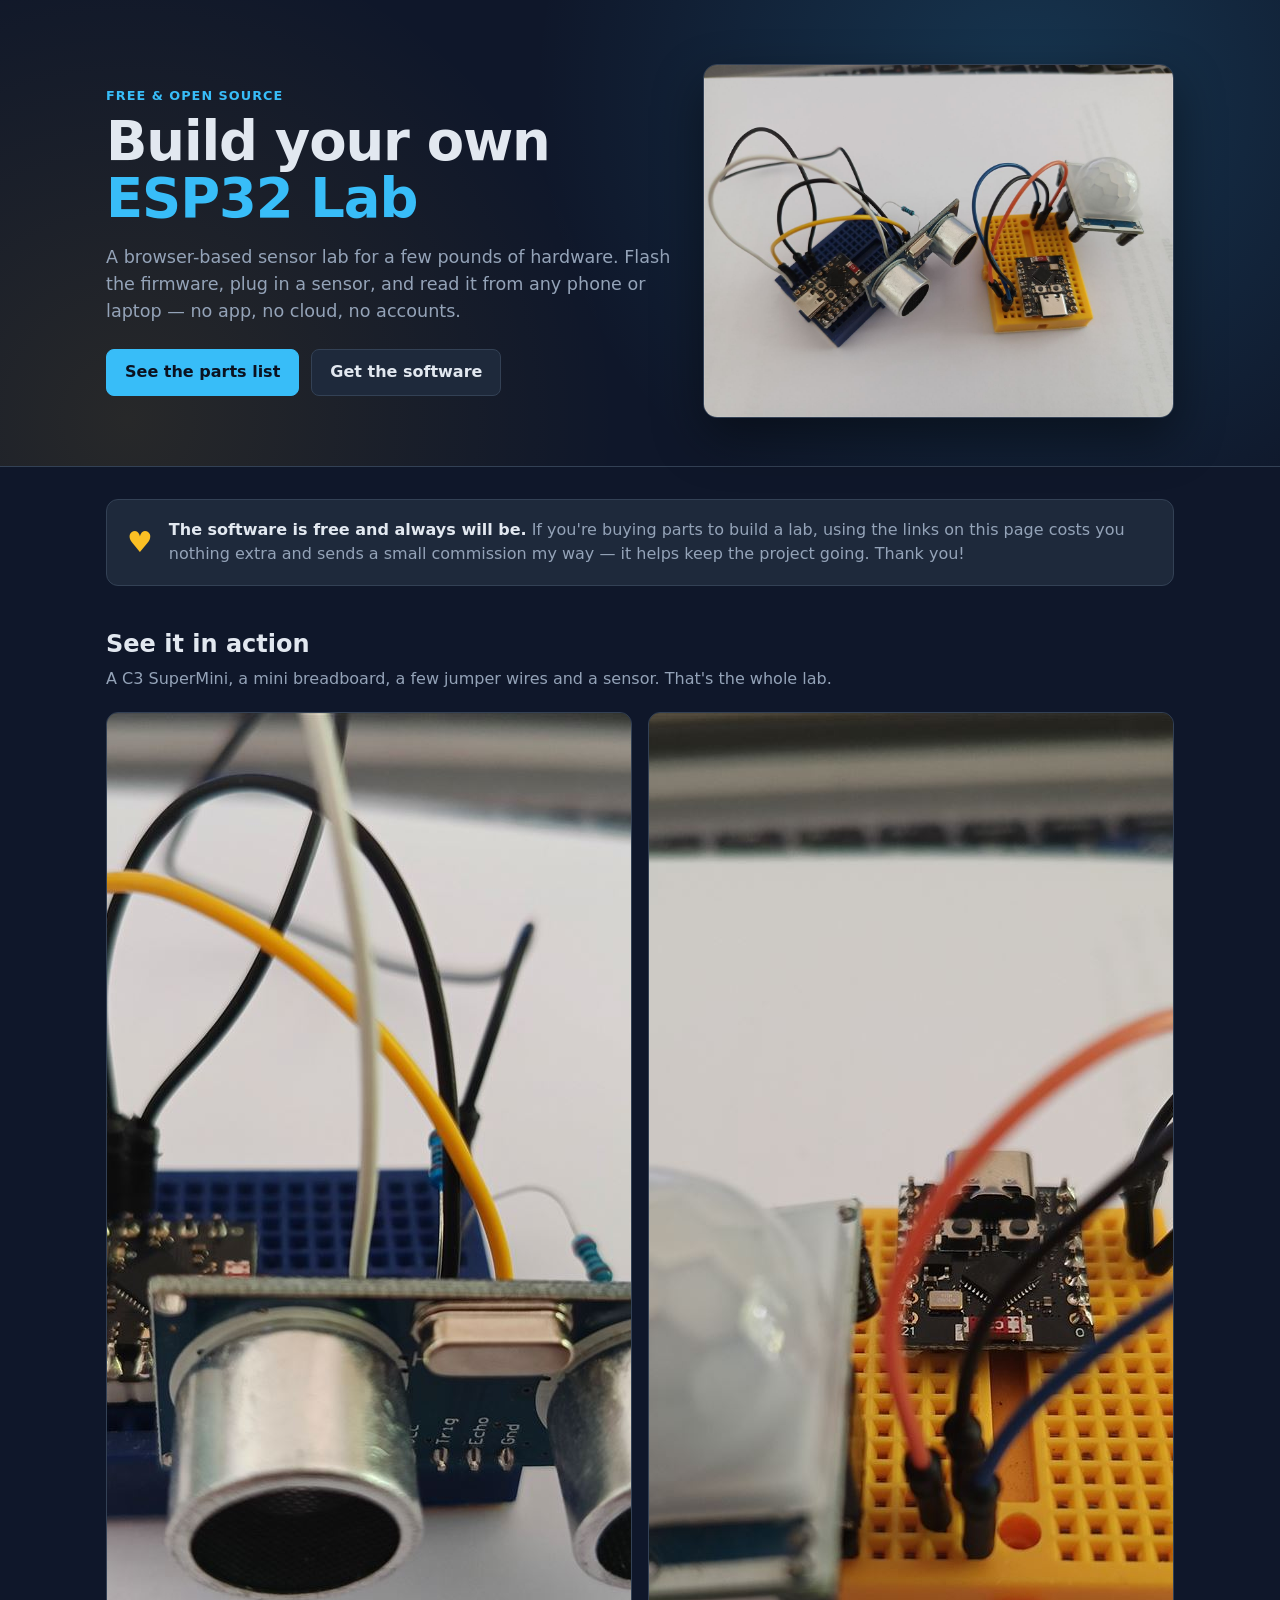
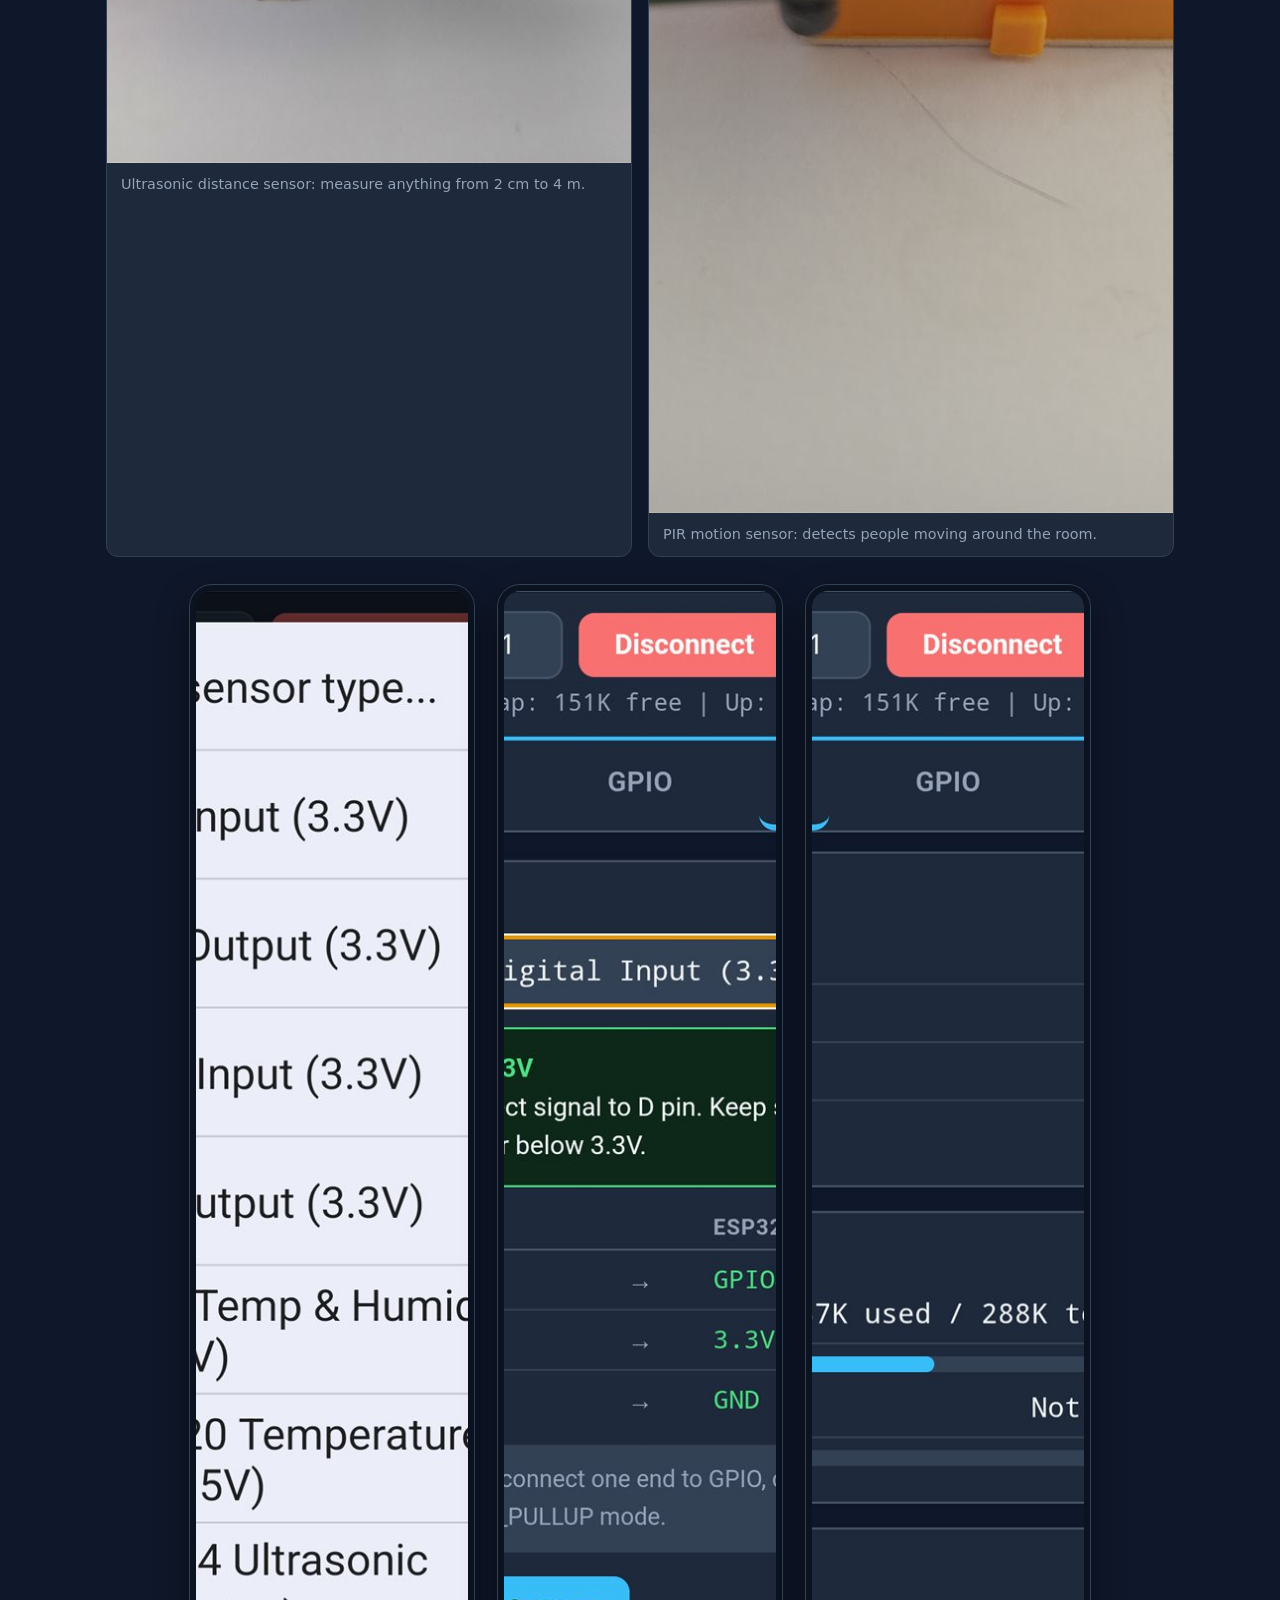
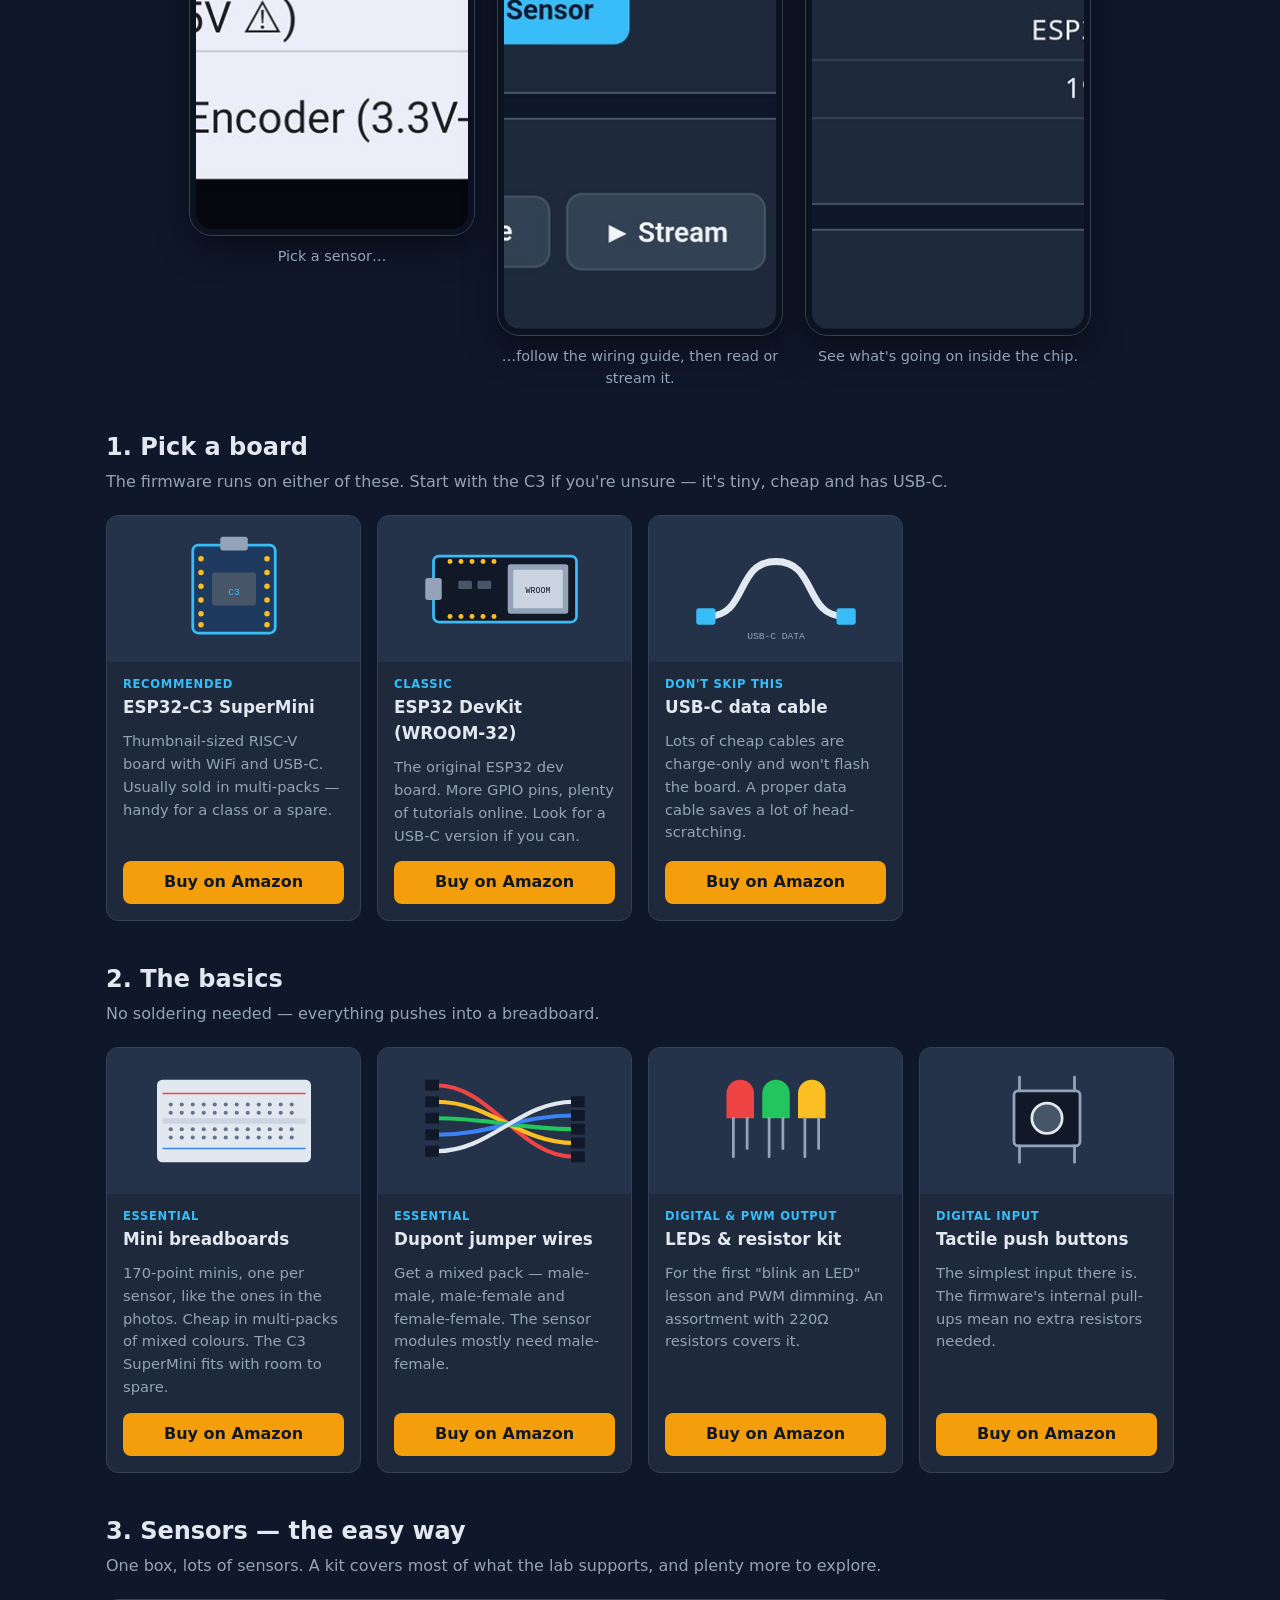
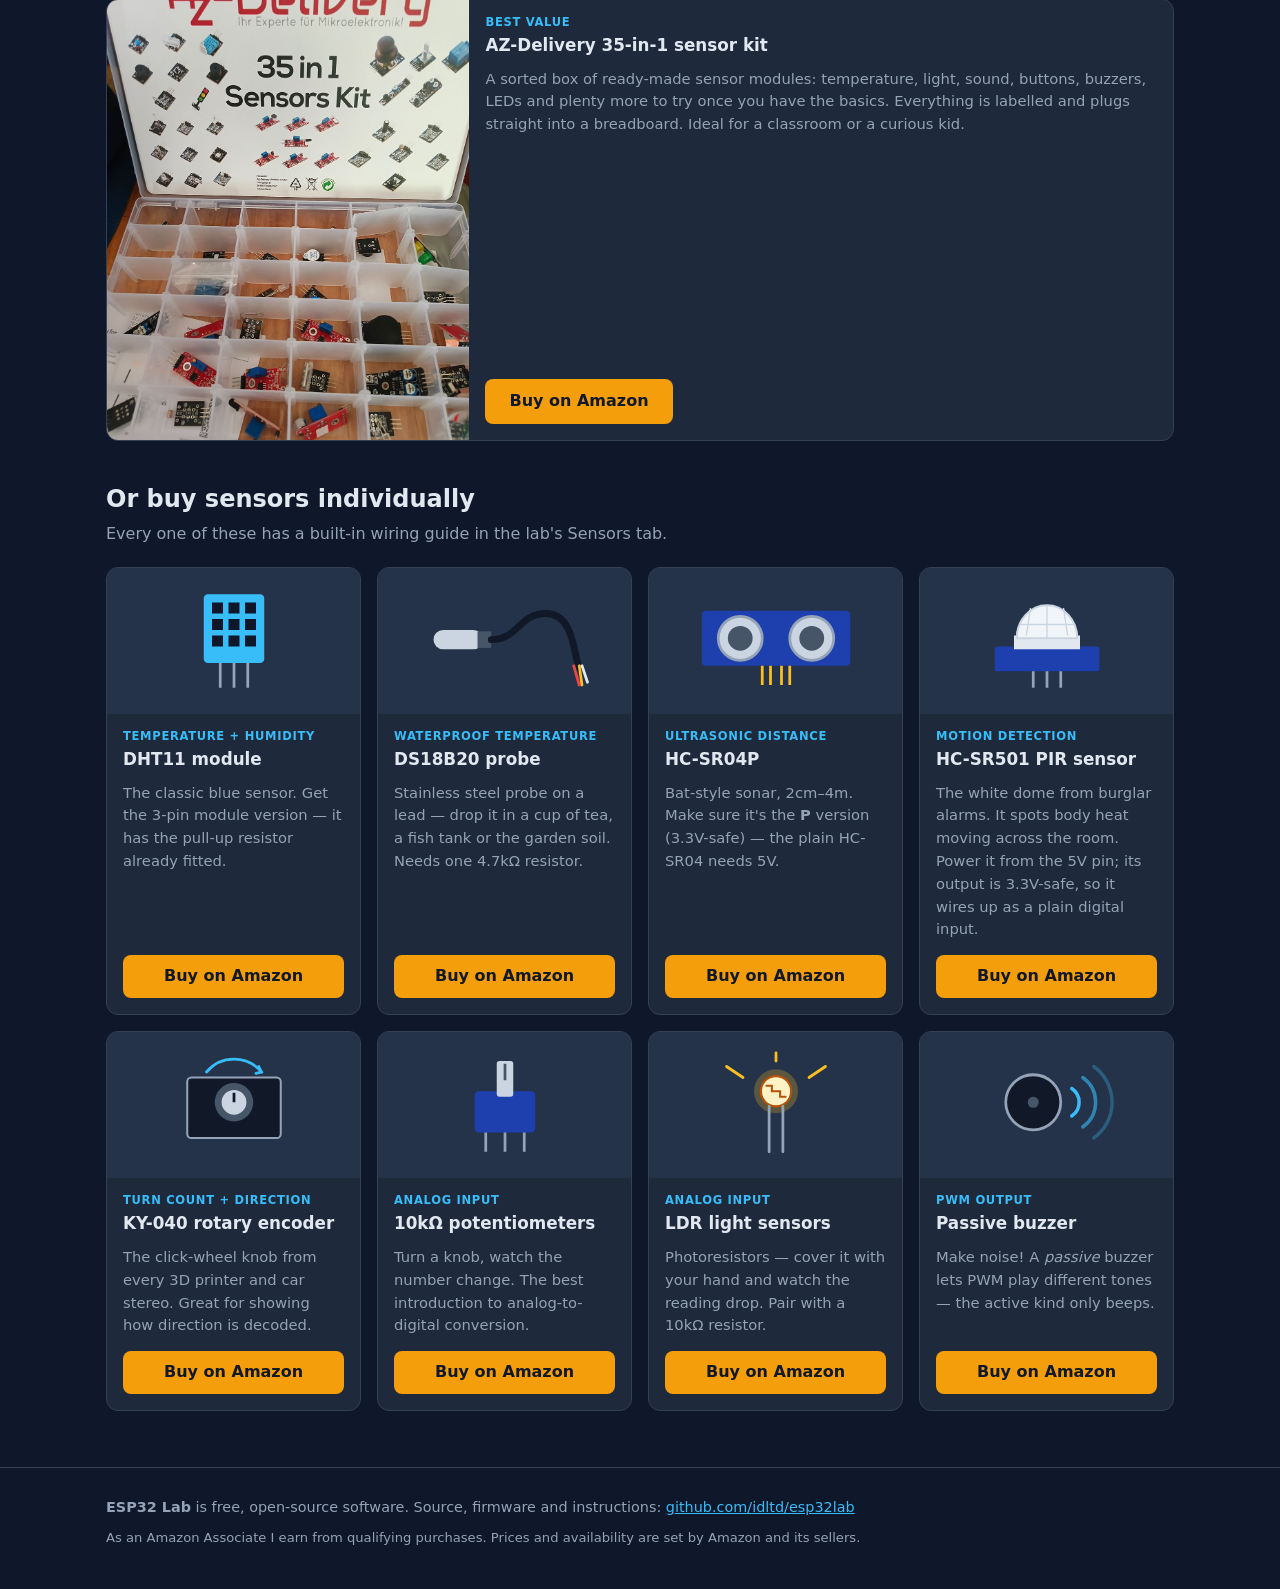
==== commit 70346a8d: "Parts page: replace tablet photo with cropped phone screenshots of the app Co-Authored-By: Claude Op" ====
--- a/docs/index.html
+++ b/docs/index.html
@@ -61,7 +61,15 @@
 .support strong { color: var(--text); }
 
 /* ── Gallery ── */
-.gallery { display: grid; grid-template-columns: 1fr 1fr 1fr; gap: 16px; }
+.gallery { display: grid; grid-template-columns: 1fr 1fr; gap: 16px; }
+.screens { display: grid; grid-template-columns: repeat(3, 1fr); gap: 24px; margin-top: 28px; max-width: 900px; margin-left: auto; margin-right: auto; }
+.screens figure { text-align: center; }
+.screens img {
+    width: 100%; aspect-ratio: 720 / 1350; object-fit: cover; object-position: top; display: block;
+    border: 6px solid #0b1220; border-radius: 22px; outline: 1px solid var(--line);
+    box-shadow: 0 14px 34px rgba(0,0,0,.45);
+}
+.screens figcaption { color: var(--muted); font-size: .9rem; margin-top: 10px; }
 .gallery figure { background: var(--panel); border: 1px solid var(--line); border-radius: 12px; overflow: hidden; }
 .gallery img { width: 100%; aspect-ratio: 4 / 3.4; object-fit: cover; display: block; }
 .gallery figcaption { padding: 10px 14px; color: var(--muted); font-size: .9rem; }
@@ -107,6 +115,7 @@
     .hero { padding: 40px 0 32px; }
     .hero-grid { grid-template-columns: 1fr; }
     .gallery { grid-template-columns: 1fr; }
+    .screens { grid-template-columns: 1fr; max-width: 300px; }
     .card.feature { flex-direction: column; }
     .card.feature .pic { flex: none; }
     .support { flex-direction: column; align-items: flex-start; }
@@ -158,9 +167,19 @@
                 <img src="img/pir.jpg" alt="ESP32-C3 on a yellow mini breadboard wired to a PIR motion sensor" loading="lazy" width="1050" height="1400">
                 <figcaption>PIR motion sensor: detects people moving around the room.</figcaption>
             </figure>
+        </div>
+        <div class="screens">
             <figure>
-                <img src="img/screenshot.jpg" alt="The ESP32 Lab web UI on a tablet showing the System, GPIO and Sensors tabs and the sensor selection list" loading="lazy" width="1363" height="1400">
-                <figcaption>Pick a sensor in the browser. The lab shows you how to wire it.</figcaption>
+                <img src="img/app-list.jpg" alt="Sensor selection list in the ESP32 Lab web app on a phone" loading="lazy" width="720" height="1250">
+                <figcaption>Pick a sensor…</figcaption>
+            </figure>
+            <figure>
+                <img src="img/app-sensors.jpg" alt="Sensors tab showing a safety check, wiring table and Read Once / Stream buttons" loading="lazy" width="720" height="1350">
+                <figcaption>…follow the wiring guide, then read or stream it.</figcaption>
+            </figure>
+            <figure>
+                <img src="img/app-system.jpg" alt="System tab showing chip model, memory use and network details" loading="lazy" width="720" height="1350">
+                <figcaption>See what's going on inside the chip.</figcaption>
             </figure>
         </div>
     </section>
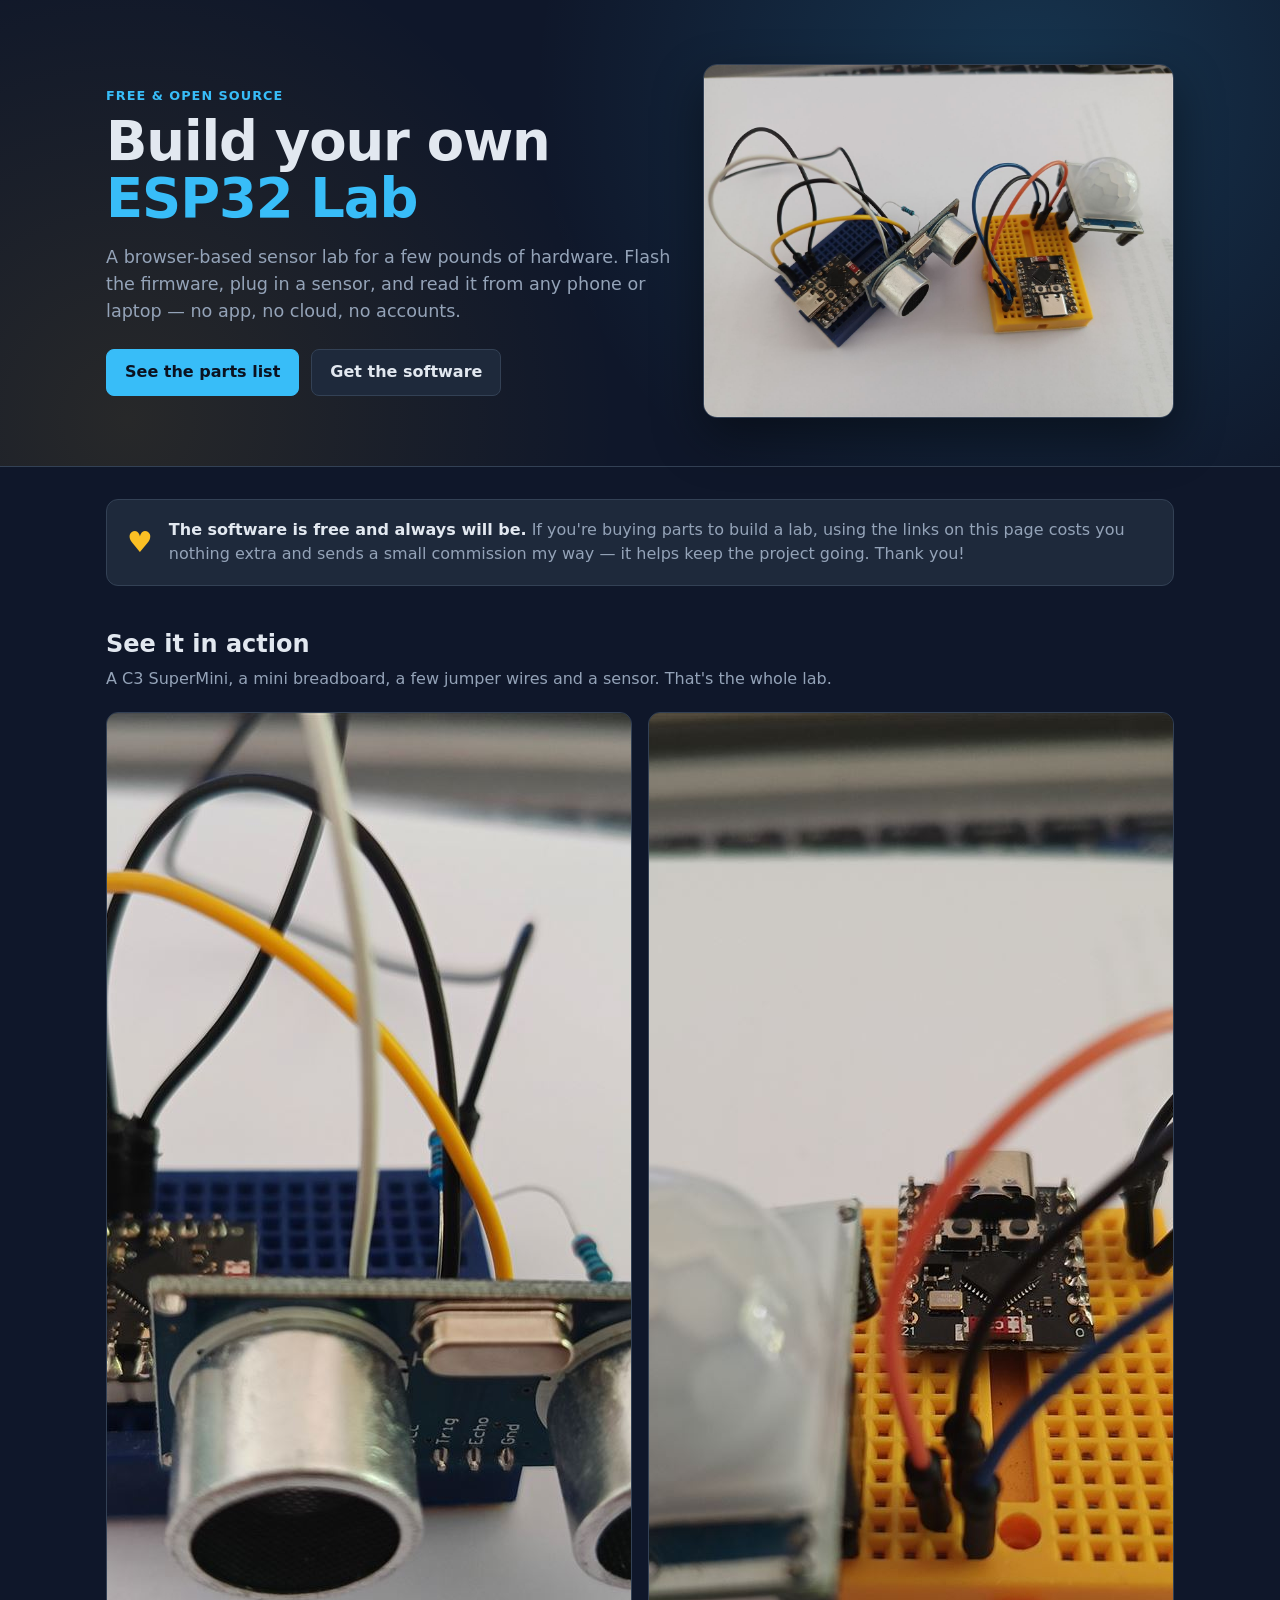
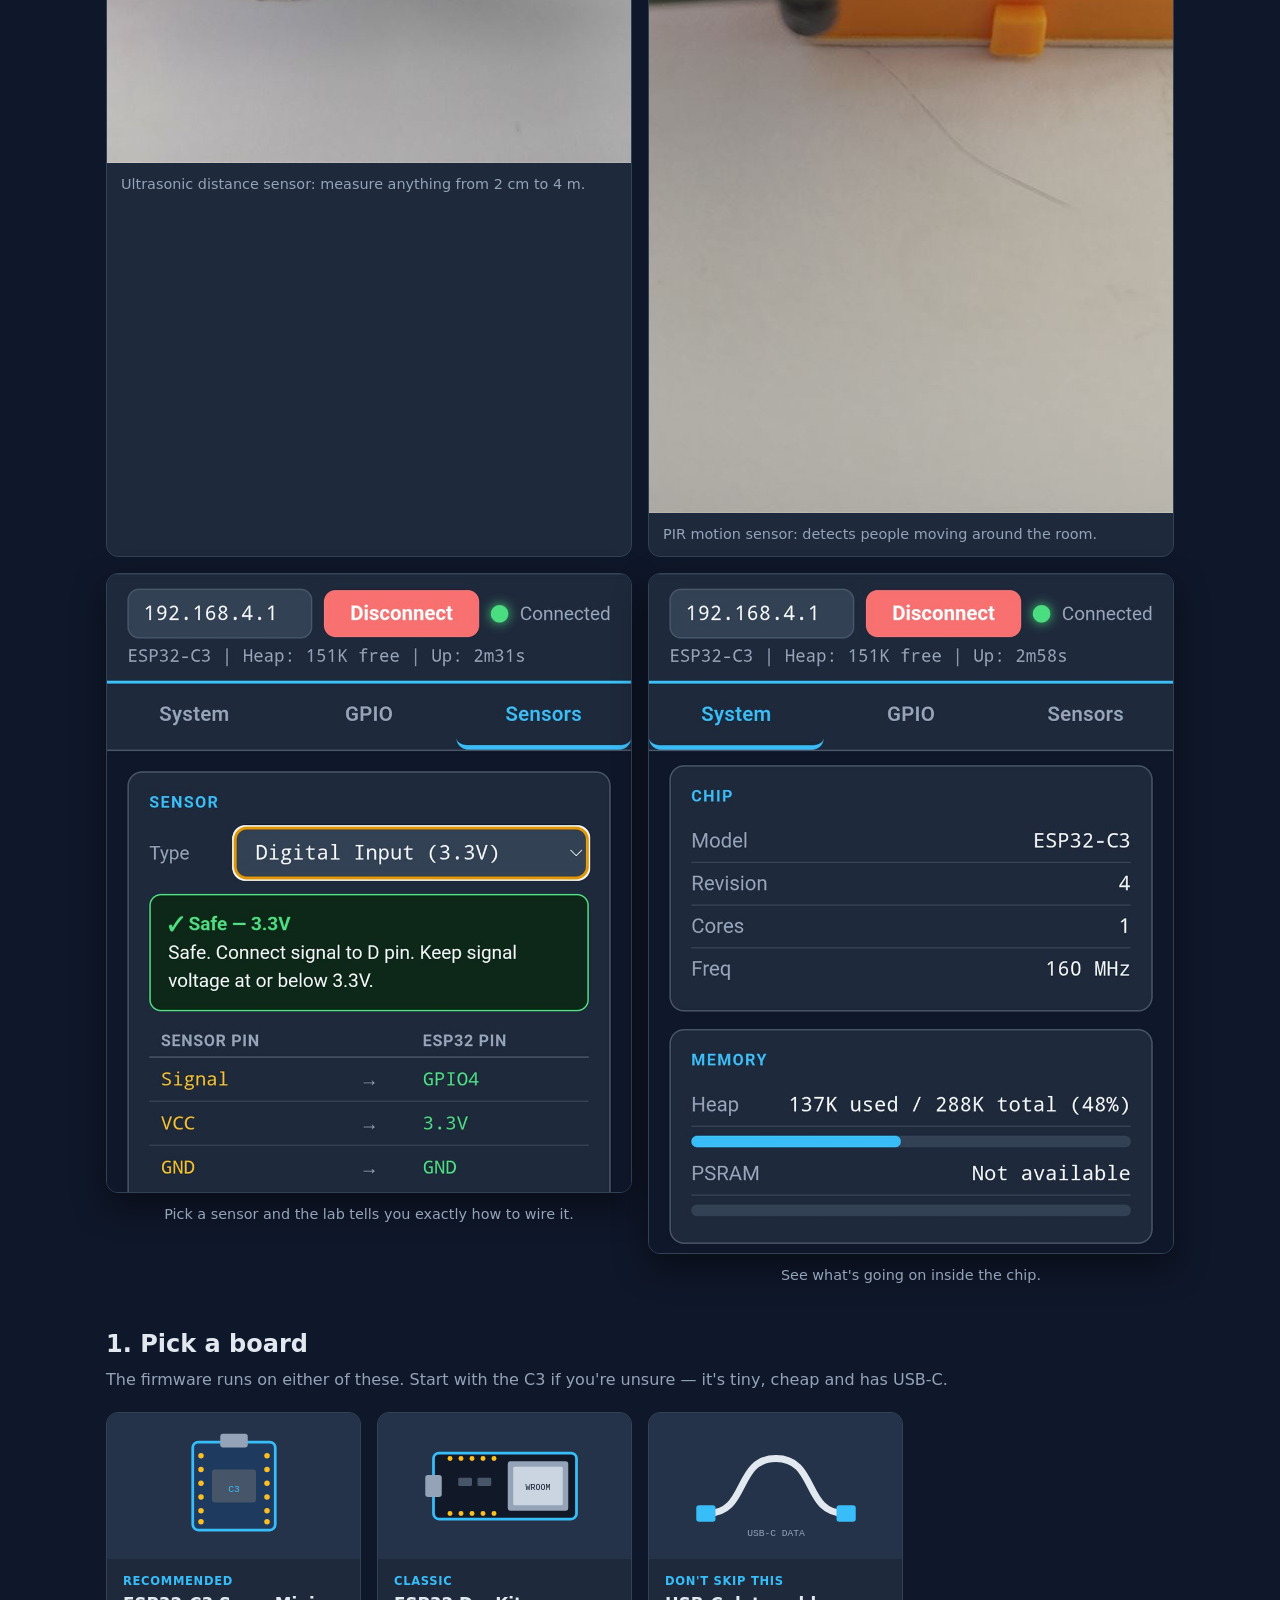
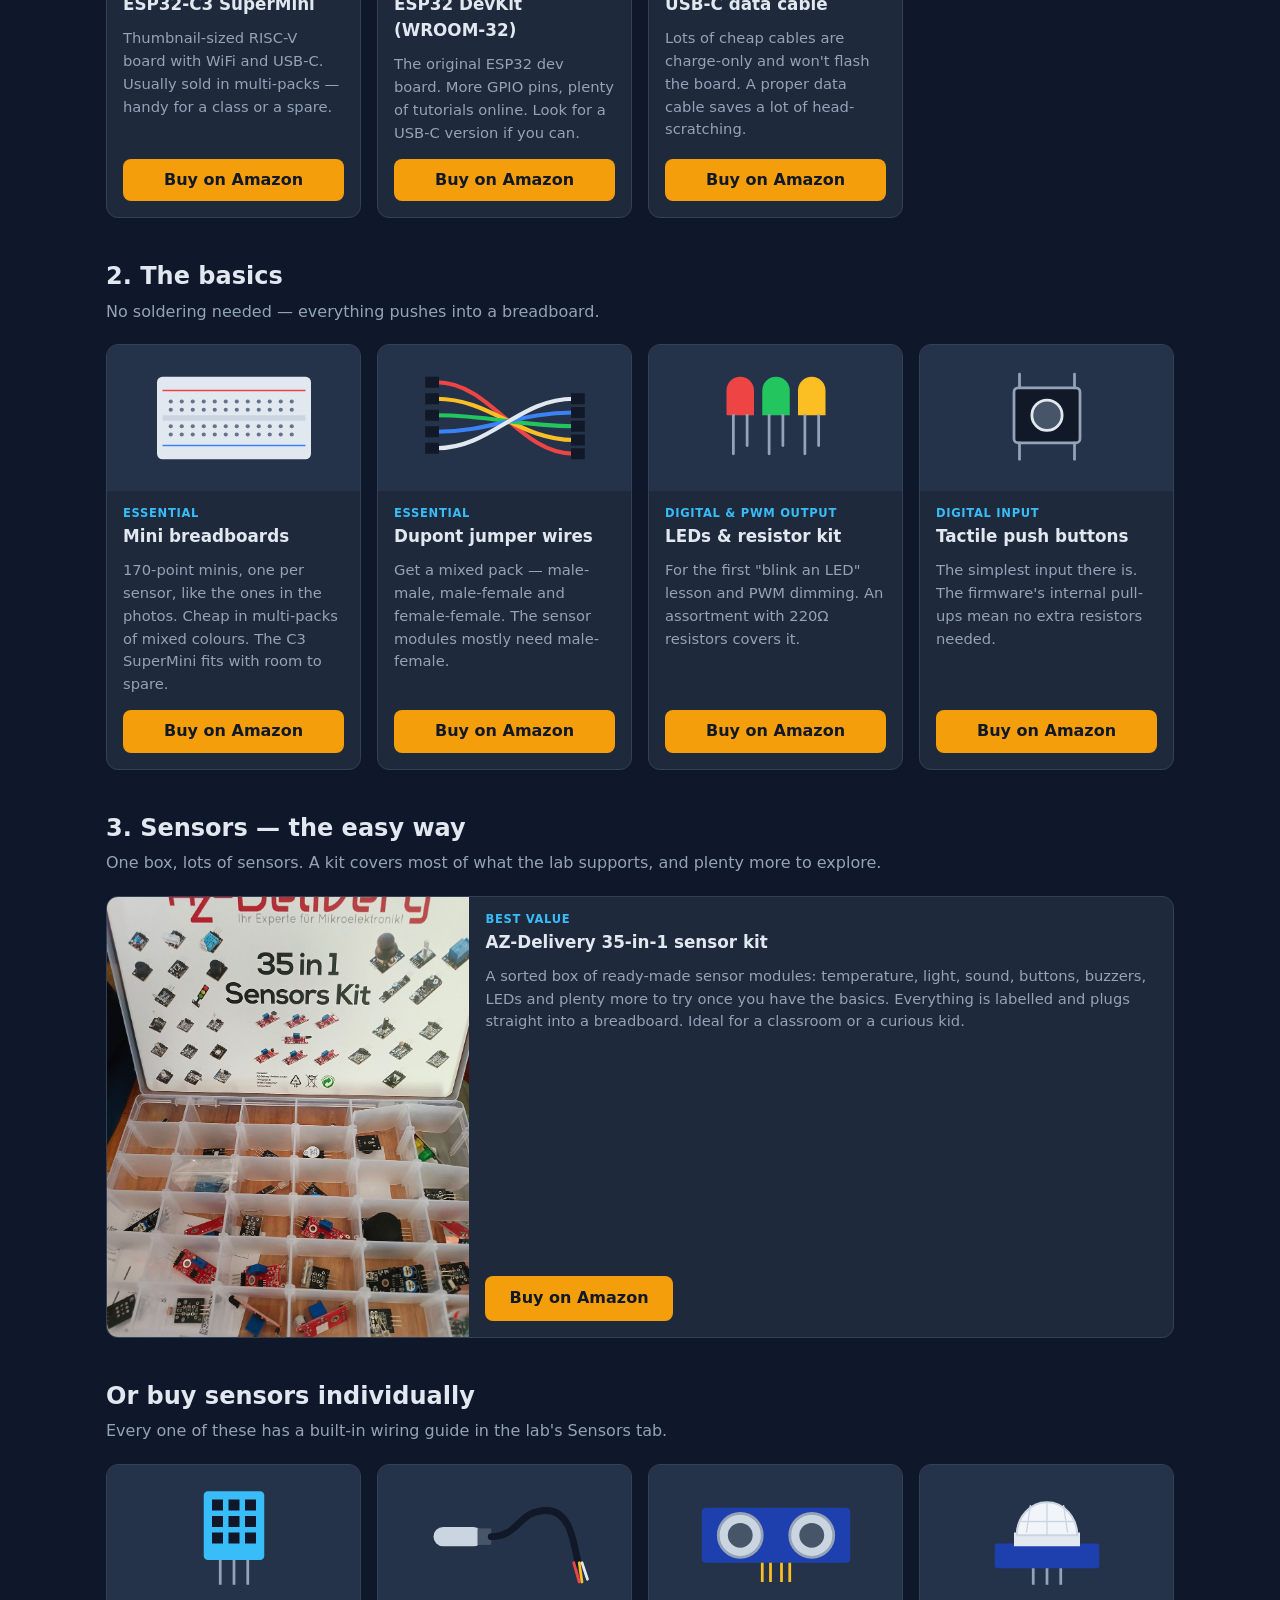
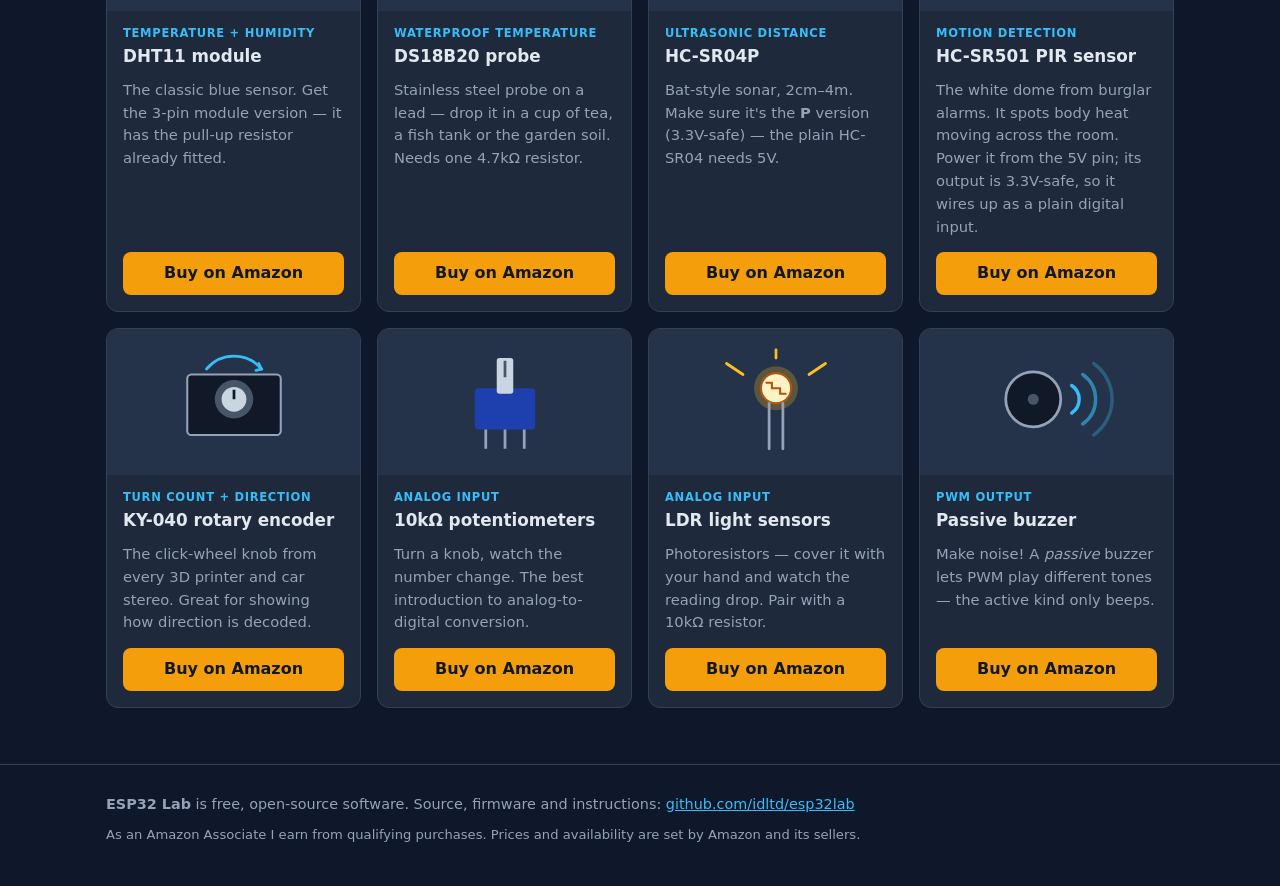
==== commit a66dd27f: "Parts page: two wider, shorter app screenshots instead of three tall ones Co-Authored-By: Claude Opu" ====
--- a/docs/index.html
+++ b/docs/index.html
@@ -62,11 +62,11 @@
 
 /* ── Gallery ── */
 .gallery { display: grid; grid-template-columns: 1fr 1fr; gap: 16px; }
-.screens { display: grid; grid-template-columns: repeat(3, 1fr); gap: 24px; margin-top: 28px; max-width: 900px; margin-left: auto; margin-right: auto; }
+.screens { display: grid; grid-template-columns: 1fr 1fr; gap: 16px; margin-top: 16px; align-items: start; }
 .screens figure { text-align: center; }
 .screens img {
-    width: 100%; aspect-ratio: 720 / 1350; object-fit: cover; object-position: top; display: block;
-    border: 6px solid #0b1220; border-radius: 22px; outline: 1px solid var(--line);
+    width: 100%; height: auto; display: block;
+    border: 1px solid var(--line); border-radius: 12px;
     box-shadow: 0 14px 34px rgba(0,0,0,.45);
 }
 .screens figcaption { color: var(--muted); font-size: .9rem; margin-top: 10px; }
@@ -115,7 +115,7 @@
     .hero { padding: 40px 0 32px; }
     .hero-grid { grid-template-columns: 1fr; }
     .gallery { grid-template-columns: 1fr; }
-    .screens { grid-template-columns: 1fr; max-width: 300px; }
+    .screens { grid-template-columns: 1fr; }
     .card.feature { flex-direction: column; }
     .card.feature .pic { flex: none; }
     .support { flex-direction: column; align-items: flex-start; }
@@ -170,15 +170,11 @@
         </div>
         <div class="screens">
             <figure>
-                <img src="img/app-list.jpg" alt="Sensor selection list in the ESP32 Lab web app on a phone" loading="lazy" width="720" height="1250">
-                <figcaption>Pick a sensor…</figcaption>
+                <img src="img/app-sensors.jpg" alt="Sensors tab showing the sensor type, a voltage safety check and the wiring table" loading="lazy" width="900" height="1062">
+                <figcaption>Pick a sensor and the lab tells you exactly how to wire it.</figcaption>
             </figure>
             <figure>
-                <img src="img/app-sensors.jpg" alt="Sensors tab showing a safety check, wiring table and Read Once / Stream buttons" loading="lazy" width="720" height="1350">
-                <figcaption>…follow the wiring guide, then read or stream it.</figcaption>
-            </figure>
-            <figure>
-                <img src="img/app-system.jpg" alt="System tab showing chip model, memory use and network details" loading="lazy" width="720" height="1350">
+                <img src="img/app-system.jpg" alt="System tab showing chip model, revision, clock speed and memory use" loading="lazy" width="900" height="1167">
                 <figcaption>See what's going on inside the chip.</figcaption>
             </figure>
         </div>
